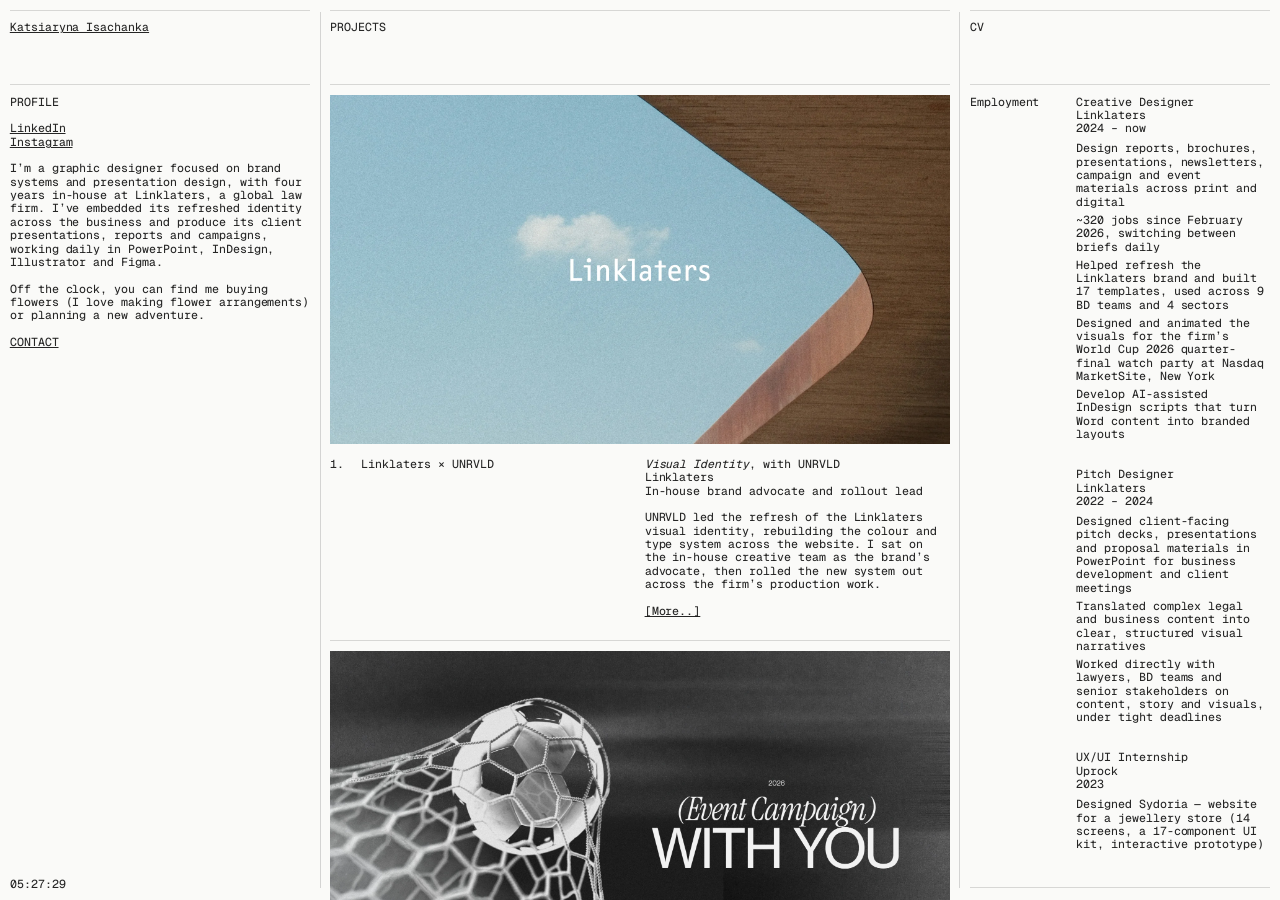
==== index.html @ 9dda90c8 "Portfolio site: Linklaters × UNRVLD, With You, Sydoria Co-Authored-By: Claude Opus 5.5 <noreply@anth" ====
<!doctype html>
<html lang="en">

<head>
  <meta charset="utf-8">
  <meta name="viewport" content="width=device-width, initial-scale=1">
  <title>Katsiaryna Isachanka — Graphic Designer</title>
  <meta name="description" content="Graphic designer focused on brand systems and presentation design.">
  <link rel="preconnect" href="https://fonts.googleapis.com">
  <link rel="preconnect" href="https://fonts.gstatic.com" crossorigin>
  <!-- Fallback font while Monument Grotesk Mono is not installed (see fonts/README.md) -->
  <link href="https://fonts.googleapis.com/css2?family=Geist+Mono:ital,wght@0,100..900;1,100..900&display=swap"
    rel="stylesheet">
  <!-- Public Sans: the Linklaters brand typeface, used only inside the case-study frames -->
  <link href="https://fonts.googleapis.com/css2?family=Public+Sans:wght@100..900&display=swap" rel="stylesheet">
  <link rel="stylesheet" href="styles.css">
  <script>
    // Hide the page until the intro animation runs (skipped for reduced motion).
    // Safety: show the page anyway after 7s if something goes wrong.
    if (!matchMedia('(prefers-reduced-motion: reduce)').matches) {
      document.documentElement.classList.add('intro', 'intro-heads');
      setTimeout(() => document.documentElement.classList.remove('intro', 'intro-heads'), 7000);
    }
  </script>
</head>

<body>

  <!-- Vertical hairlines around the middle column (do not scroll) -->
  <div class="rule rule--left" aria-hidden="true"></div>
  <div class="rule rule--right" aria-hidden="true"></div>

  <div class="layout">

    <!-- ============ LEFT: profile ============ -->
    <aside class="col col--left">
      <hr>
      <div class="head">
        <a href="#" id="top" data-intro>Katsiaryna Isachanka</a>
      </div>
      <hr>

      <p>
        PROFILE<br>
      <p></p>
      <a href="https://www.linkedin.com/in/kisax" target="_blank" rel="noopener">LinkedIn</a><br>
      <a href="https://www.instagram.com/awwyhod/" target="_blank" rel="noopener">Instagram</a>
      </p>

      <p>
        I’m a graphic designer focused on brand systems and presentation design, with four years in-house at Linklaters,
        a global law firm. I’ve embedded its refreshed identity across the business and produce its client
        presentations, reports and campaigns, working daily in PowerPoint, InDesign, Illustrator and Figma.
      </p>

      <p>
        Off the clock, you can find me buying flowers (I love making flower arrangements) or planning a new
        adventure.
      </p>

      <nav class="nav">
        <a class="mobile-only" href="#work" data-intro-mobile>PROJECTS</a>
        <a class="mobile-only" href="#cv" data-intro-mobile>CV</a>
        <a href="mailto:katsiaryna.isachanka@gmail.com">CONTACT</a>
      </nav>

      <time class="clock" aria-label="Local time"></time>
    </aside>

    <!-- ============ MIDDLE: projects ============ -->
    <main class="col col--mid" id="work">

      <!-- ---------- Project list ---------- -->
      <div class="project-list">
        <hr>
        <div class="head"><span data-intro>PROJECTS</span></div>

        <!-- Project 1 -->
        <article class="project" id="linklaters-unrvld">
          <hr>
          <figure class="media">
            <img src="images/linklaters-unrvld/cover2.webp" alt="Linklaters × UNRVLD, Visual Identity, 2025" width="2000" height="1125">
          </figure>
          <div class="project__info">
            <div class="project__title">
              <span class="project__num">1.</span>
              <span>Linklaters × UNRVLD</span>
            </div>
            <div>
              <i>Visual Identity</i>, with UNRVLD<br>
              Linklaters<br>
              In-house brand advocate and rollout lead<br>
              <br>
              UNRVLD led the refresh of the Linklaters visual identity, rebuilding the colour and type system across the
              website. I sat on the in-house creative team as the brand’s advocate, then rolled the new system out
              across the firm’s production work.<br>
              <br>
              <a href="#/linklaters-unrvld">[More..]</a>
            </div>
          </div>
        </article>

        <!-- Project 2 -->
        <article class="project" id="with-you">
          <hr>
          <figure class="media">
            <img src="images/with-you/list-cover.webp" alt="With You, Event Campaign, 2026" width="2000" height="1125">
          </figure>
          <div class="project__info">
            <div class="project__title">
              <span class="project__num">2.</span>
              <span>With You</span>
            </div>
            <div>
              <i>(Event Campaign)</i><br>
              Linklaters<br>
              2026<br>
              <br>
              Visual system for Linklaters’ FIFA World Cup Quarterfinal watch party at Nasdaq, New York: 46 assets
              across screens, the photo wall and social.<br>
              <br>
              <a href="#/with-you">[More..]</a>
            </div>
          </div>
        </article>

        <!-- Project 3 -->
        <article class="project" id="sydoria">
          <hr>
          <figure class="media">
            <img src="images/sydoria/list-cover.webp" alt="Sydoria, E-commerce Website, 2023" width="2000" height="1125">
          </figure>
          <div class="project__info">
            <div class="project__title">
              <span class="project__num">3.</span>
              <span>Sydoria</span>
            </div>
            <div>
              <i>(E-commerce Website, UX/UI)</i><br>
              Concept<br>
              2023<br>
              <br>
              Website concept for an emerging sculptural jewellery brand: atmosphere first, with the shop always
              close by.<br>
              <br>
              <a href="#/sydoria">[More..]</a>
            </div>
          </div>
        </article>

        <hr>
      </div>

      <!-- ---------- Project pages ----------
           Each page opens in place of the list when its [More..] link is clicked.
           data-slug must match the link: href="#/<slug>"
           In the gallery, add class="wide" to a figure to make it full width. -->

      <!-- Page 1 -->
      <article class="project-page" data-slug="linklaters-unrvld" data-title="Linklaters × UNRVLD" hidden>
        <hr>
        <div class="head head--row">
          <span>Linklaters × UNRVLD<br><i>(Visual Identity)</i><br>2025</span>
          <a class="muted" href="#">(Close)</a>
        </div>

        <hr>
        <div class="pp-info">
          <div class="muted">Description</div>
          <div class="pp-text">
            <p>UNRVLD led the core identity refresh. I designed and built the firm’s template system on it — 17
              InDesign and self-service Word templates, the type and colour application, the imagery library, the
              guidelines — so the refresh held up across 2,270+ live documents.</p>
          </div>
        </div>

        <hr>
        <div class="pp-info">
          <div class="muted">My role</div>
          <div class="pp-text">
            <p>In-house brand advocate and rollout lead.</p>
          </div>
        </div>

        <hr>
        <div class="pp-info">
          <div class="muted">The challenge</div>
          <div class="pp-text">
            <p>Make sure the agency’s system scales to everything Linklaters produces. A palette and type have to
              carry a 40-page factsheet, a pitch deck and a press advert. Take the agreed identity into production. I
              applied it across presentations, refreshed the internal template library, and I’m building the new brand
              guidelines (in development, therefore not shown here).</p>
          </div>
        </div>

        <!-- Imagery: landscape + portrait, both switch by themselves -->
        <div class="tiles">
          <!-- Landscape imagery: switches by itself -->
          <figure class="tile span-2 slideshow slideshow--wide" data-slideshow aria-label="Imagery direction, landscape">
            <img class="slide zoomable" src="images/linklaters-unrvld/photos/md/h-turbine-clouds.webp" data-full="images/linklaters-unrvld/photos/h-turbine-clouds.webp" alt="Wind turbine above clouds" loading="lazy">
            <img class="slide zoomable" data-src="images/linklaters-unrvld/photos/md/h-water.webp" data-full="images/linklaters-unrvld/photos/h-water.webp" alt="Rushing water, motion blur" loading="lazy">
            <img class="slide zoomable" data-src="images/linklaters-unrvld/photos/md/h-wing.webp" data-full="images/linklaters-unrvld/photos/h-wing.webp" alt="Aeroplane wing at sunrise" loading="lazy">
          </figure>
          <!-- Portrait imagery: switches by itself -->
          <figure class="tile span-1 slideshow slideshow--portrait" data-slideshow aria-label="Imagery direction">
            <img class="slide zoomable" src="images/linklaters-unrvld/photos/md/v-tower.webp" data-full="images/linklaters-unrvld/photos/v-tower.webp" alt="Glass tower against a purple sky" loading="lazy">
            <img class="slide zoomable" data-src="images/linklaters-unrvld/photos/md/v-office-dusk.webp" data-full="images/linklaters-unrvld/photos/v-office-dusk.webp" alt="Office building at dusk" loading="lazy">
            <img class="slide zoomable" data-src="images/linklaters-unrvld/photos/md/v-motorway.webp" data-full="images/linklaters-unrvld/photos/v-motorway.webp" alt="Car lights on a motorway at night" loading="lazy">
            <img class="slide zoomable" data-src="images/linklaters-unrvld/photos/md/v-mountain.webp" data-full="images/linklaters-unrvld/photos/v-mountain.webp" alt="Aeroplane above a mountain" loading="lazy">
            <img class="slide zoomable" data-src="images/linklaters-unrvld/photos/md/v-wooden-bridge.webp" data-full="images/linklaters-unrvld/photos/v-wooden-bridge.webp" alt="Wooden bridge over a lake" loading="lazy">
            <img class="slide zoomable" data-src="images/linklaters-unrvld/photos/md/v-walkway.webp" data-full="images/linklaters-unrvld/photos/v-walkway.webp" alt="Person walking on a bridge over water" loading="lazy">
            <img class="slide zoomable" data-src="images/linklaters-unrvld/photos/md/v-bridge-arc.webp" data-full="images/linklaters-unrvld/photos/v-bridge-arc.webp" alt="Bridge arc" loading="lazy">
          </figure>
        </div>
        <div class="pp-info pp-caption">
          <div class="muted">Imagery</div>
          <div class="pp-text">
            <p>A new visual library of images for use across Linklaters.</p>
          </div>
        </div>

        <!-- Colours -->
        <div class="tiles">
          <figure class="frame frame--swatches tile span-3" data-reveal aria-label="Primary colours">
            <div class="swatches-primary">
              <div class="sw" style="--c:#000000; --t:#fff; --i:0; grid-area: black">Black 30%<small>#000000</small></div>
              <div class="sw" style="--c:#ffffff; --t:#111; --i:1; grid-area: white">White 40%<small>#FFFFFF</small></div>
              <div class="sw" style="--c:#af005f; --t:#fff; --i:2; grid-area: magenta">Magenta 20%<small>#AF005F</small></div>
              <div class="sw" style="--c:#35002e; --t:#fff; --i:3; grid-area: plum">Plum 2%<small>#35002E</small></div>
              <div class="sw" style="--c:#f1f1f1; --t:#111; --i:4; grid-area: parchment">Parchment 3%<small>#F1F1F1</small></div>
            </div>
          </figure>

        </div>

        <hr>
        <div class="pp-info">
          <div class="muted">Design principles</div>
          <div class="pp-text">
            <p>Most law firms look alike because the client experience is rarely given real attention — which leaves a
              space to capture. The approach here is to slow down and weigh every decision: an experience that feels
              considered, content that engages, less on the page each time, and more white space to breathe.</p>
          </div>
        </div>

        <!-- Typography -->
        <div class="tiles">
          <figure class="frame frame--dark type-weights tile span-3" data-reveal aria-label="Public Sans weights">
            <div class="type-head">Public Sans<br>Modern Global Typeface</div>
            <ul class="type-weights__list">
              <li class="rv" style="--i:0; font-weight: 100">Thin</li>
              <li class="rv" style="--i:1; font-weight: 200">Extra Light</li>
              <li class="rv" style="--i:2; font-weight: 300">Light</li>
              <li class="rv" style="--i:3; font-weight: 400">Regular</li>
              <li class="rv" style="--i:4; font-weight: 500">Medium</li>
              <li class="rv" style="--i:5; font-weight: 900">Black</li>
            </ul>
            <div class="type-weights__sample">
              <p class="tw-headline">Optimising Compliance for Automotive Industry Leaders</p>
              <p class="tw-small">View appointment</p>
              <p class="tw-body">We consistently act on the largest and most complex cross-border M&amp;A transactions,
                including those with a strategic carve-out element.</p>
              <p class="tw-small tw-name">Jessica Grove</p>
            </div>
            <span class="type-weights__num">01</span>
          </figure>

          <figure class="frame frame--dark type-glyphs tile span-2" data-reveal aria-label="Public Sans glyphs">
            <div class="type-head">Public Sans<br>Modern Global Typeface</div>
            <div class="type-glyphs__set rv" style="--i:0">abcdefghijklm<br>nopqrstuvwxyz<br>0123456789<br>?!@£$&amp;%</div>
            <div class="type-glyphs__num"><span class="breathe">02</span></div>
            <div class="type-glyphs__sample rv" style="--i:2">
              <p class="tg-headline">Mergers &amp; Acquisitions</p>
              <p class="tg-sub">Recent deals include advising:</p>
              <p class="tg-body">The world’s leading private equity houses and financial sponsors regularly rely on
                both our legal and commercial expertise to help them navigate complex, high-profile and cross-border
                transactions.</p>
            </div>
          </figure>

          <!-- Small square tile: the Linklaters logo animation on brand plum -->
          <figure class="frame frame--logo tile span-1" aria-label="Linklaters logo animation on plum">
            <video src="images/linklaters-unrvld/logo-motion.mp4?v=2" poster="images/linklaters-unrvld/logo-motion-poster.webp?v=2"
              muted loop playsinline preload="none"></video>
          </figure>

        </div>

        <!-- Mockups: posters + stationery, one row of equal height -->
        <div class="mock-row">
          <figure class="tile">
            <img class="zoomable" src="images/linklaters-unrvld/mock-posters.webp" alt="Three Linklaters posters in a hallway" loading="lazy" width="1524" height="1032">
          </figure>
          <figure class="tile">
            <img class="zoomable" src="images/linklaters-unrvld/mock-stationery.webp" alt="Linklaters business cards and folder" loading="lazy" width="1131" height="1391">
          </figure>
        </div>

        <hr>
        <div class="pp-info">
          <div class="muted">Documents</div>
          <div class="pp-text">
            <p>Brochures, flyers, decks and adverts built on the new templates.</p>
          </div>
        </div>

        <!-- Documents: the cover flips through the pages by itself;
             click opens the document full screen (arrows / swipe / Esc).
             Card images: docs/<name>/sm/NN.webp (light), full screen: docs/<name>/NN.webp.
             Placeholders (.doc-ph) are waiting for the exported pages. -->
        <div class="tiles">
          <figure class="doc tile span-1" style="--ratio: 2480 / 3508" aria-label="Our Global Infrastructure Expertise brochure">
            <div class="doc__stage" data-slideshow>
              <img class="slide" src="images/linklaters-unrvld/docs/global-infra/sm/01.webp" data-full="images/linklaters-unrvld/docs/global-infra/01.webp" alt="Our Global Infrastructure Expertise, page 1" loading="lazy">
              <img class="slide" data-src="images/linklaters-unrvld/docs/global-infra/sm/02.webp" data-full="images/linklaters-unrvld/docs/global-infra/02.webp" alt="Our Global Infrastructure Expertise, page 2" loading="lazy">
              <img class="slide" data-src="images/linklaters-unrvld/docs/global-infra/sm/04.webp" data-full="images/linklaters-unrvld/docs/global-infra/04.webp" alt="Our Global Infrastructure Expertise, page 4" loading="lazy">
              <img class="slide" data-src="images/linklaters-unrvld/docs/global-infra/sm/08.webp" data-full="images/linklaters-unrvld/docs/global-infra/08.webp" alt="Our Global Infrastructure Expertise, page 8" loading="lazy">
              <img class="slide" data-src="images/linklaters-unrvld/docs/global-infra/sm/11.webp" data-full="images/linklaters-unrvld/docs/global-infra/11.webp" alt="Our Global Infrastructure Expertise, page 11" loading="lazy">
              <img class="slide" data-src="images/linklaters-unrvld/docs/global-infra/sm/12.webp" data-full="images/linklaters-unrvld/docs/global-infra/12.webp" alt="Our Global Infrastructure Expertise, page 12" loading="lazy">
              <img class="slide" data-src="images/linklaters-unrvld/docs/global-infra/sm/15.webp" data-full="images/linklaters-unrvld/docs/global-infra/15.webp" alt="Our Global Infrastructure Expertise, page 15" loading="lazy">
              <img class="slide" data-src="images/linklaters-unrvld/docs/global-infra/sm/17.webp" data-full="images/linklaters-unrvld/docs/global-infra/17.webp" alt="Our Global Infrastructure Expertise, page 17" loading="lazy">
              <img class="slide" data-src="images/linklaters-unrvld/docs/global-infra/sm/18.webp" data-full="images/linklaters-unrvld/docs/global-infra/18.webp" alt="Our Global Infrastructure Expertise, page 18" loading="lazy">
              <img class="slide" data-src="images/linklaters-unrvld/docs/global-infra/sm/20.webp" data-full="images/linklaters-unrvld/docs/global-infra/20.webp" alt="Our Global Infrastructure Expertise, page 20" loading="lazy">
            </div>
            <figcaption>Our Global Infrastructure Expertise<span class="muted">Brochure, selected pages</span></figcaption>
          </figure>

          <figure class="doc tile span-2" style="--ratio: 3508 / 2480" aria-label="Energy and Infrastructure in the Benelux brochure">
            <div class="doc__stage" data-slideshow>
              <img class="slide" src="images/linklaters-unrvld/docs/benelux-energy/sm/01.webp?v=2" data-full="images/linklaters-unrvld/docs/benelux-energy/01.webp?v=2" alt="Energy &amp; Infrastructure in the Benelux, page 1" loading="lazy">
              <img class="slide" data-src="images/linklaters-unrvld/docs/benelux-energy/sm/03.webp" data-full="images/linklaters-unrvld/docs/benelux-energy/03.webp" alt="Energy &amp; Infrastructure in the Benelux, page 3" loading="lazy">
              <img class="slide" data-src="images/linklaters-unrvld/docs/benelux-energy/sm/04.webp" data-full="images/linklaters-unrvld/docs/benelux-energy/04.webp" alt="Energy &amp; Infrastructure in the Benelux, page 4" loading="lazy">
              <img class="slide" data-src="images/linklaters-unrvld/docs/benelux-energy/sm/05.webp" data-full="images/linklaters-unrvld/docs/benelux-energy/05.webp" alt="Energy &amp; Infrastructure in the Benelux, page 5" loading="lazy">
            </div>
            <figcaption>Energy &amp; Infrastructure in the Benelux<span class="muted">Brochure, selected pages</span></figcaption>
          </figure>

          <figure class="doc tile span-3" style="--ratio: 16 / 9" aria-label="Private Capital deck">
            <div class="doc__stage" data-slideshow>
              <img class="slide" src="images/linklaters-unrvld/docs/private-capital/sm/01.webp" data-full="images/linklaters-unrvld/docs/private-capital/01.webp" alt="Private Capital deck, page 1" loading="lazy">
              <img class="slide" data-src="images/linklaters-unrvld/docs/private-capital/sm/02.webp" data-full="images/linklaters-unrvld/docs/private-capital/02.webp" alt="Private Capital deck, page 2" loading="lazy">
              <img class="slide" data-src="images/linklaters-unrvld/docs/private-capital/sm/03.webp" data-full="images/linklaters-unrvld/docs/private-capital/03.webp" alt="Private Capital deck, page 3" loading="lazy">
              <img class="slide" data-src="images/linklaters-unrvld/docs/private-capital/sm/05.webp" data-full="images/linklaters-unrvld/docs/private-capital/05.webp" alt="Private Capital deck, page 5" loading="lazy">
              <img class="slide" data-src="images/linklaters-unrvld/docs/private-capital/sm/06.webp" data-full="images/linklaters-unrvld/docs/private-capital/06.webp" alt="Private Capital deck, page 6" loading="lazy">
              <img class="slide" data-src="images/linklaters-unrvld/docs/private-capital/sm/07.webp" data-full="images/linklaters-unrvld/docs/private-capital/07.webp" alt="Private Capital deck, page 7" loading="lazy">
              <img class="slide" data-src="images/linklaters-unrvld/docs/private-capital/sm/09.webp" data-full="images/linklaters-unrvld/docs/private-capital/09.webp" alt="Private Capital deck, page 9" loading="lazy">
              <img class="slide" data-src="images/linklaters-unrvld/docs/private-capital/sm/10.webp" data-full="images/linklaters-unrvld/docs/private-capital/10.webp" alt="Private Capital deck, page 10" loading="lazy">
              <img class="slide" data-src="images/linklaters-unrvld/docs/private-capital/sm/11.webp" data-full="images/linklaters-unrvld/docs/private-capital/11.webp" alt="Private Capital deck, page 11" loading="lazy">
            </div>
            <figcaption>Private Capital<span class="muted">Deck, selected slides</span></figcaption>
          </figure>

          <figure class="doc tile span-1" style="--ratio: 2480 / 3508" aria-label="AI Intelligence and Knowledge Programme brochure">
            <div class="doc__stage" data-slideshow>
              <img class="slide" src="images/linklaters-unrvld/docs/ai-intelligence/sm/01.webp" data-full="images/linklaters-unrvld/docs/ai-intelligence/01.webp" alt="AI Intelligence and Knowledge Programme, page 1" loading="lazy">
              <img class="slide" data-src="images/linklaters-unrvld/docs/ai-intelligence/sm/02.webp" data-full="images/linklaters-unrvld/docs/ai-intelligence/02.webp" alt="AI Intelligence and Knowledge Programme, page 2" loading="lazy">
              <img class="slide" data-src="images/linklaters-unrvld/docs/ai-intelligence/sm/04.webp" data-full="images/linklaters-unrvld/docs/ai-intelligence/04.webp" alt="AI Intelligence and Knowledge Programme, page 4" loading="lazy">
              <img class="slide" data-src="images/linklaters-unrvld/docs/ai-intelligence/sm/05.webp" data-full="images/linklaters-unrvld/docs/ai-intelligence/05.webp" alt="AI Intelligence and Knowledge Programme, page 5" loading="lazy">
            </div>
            <figcaption>AI Intelligence and Knowledge Programme<span class="muted">Brochure, selected pages</span></figcaption>
          </figure>

          <figure class="doc tile span-2" style="--ratio: 16 / 9" aria-label="Press adverts">
            <div class="doc__stage doc__stage--dark" data-slideshow>
              <img class="slide" src="images/linklaters-unrvld/ad-lffm.webp" alt="LFFM 2027 press advert" loading="lazy">
              <img class="slide" data-src="images/linklaters-unrvld/ad-napaba-preview.webp" data-full="images/linklaters-unrvld/ad-napaba.webp" alt="NAPABA 2026 press advert" loading="lazy">
              <img class="slide" data-src="images/linklaters-unrvld/ad-dorot-1.webp" alt="DOROT Gala Journal advert" loading="lazy">
              <img class="slide" data-src="images/linklaters-unrvld/ad-dorot-2.webp" alt="DOROT Gala Journal advert, alternative" loading="lazy">
            </div>
            <figcaption>Press adverts<span class="muted">LFFM, NAPABA, DOROT</span></figcaption>
          </figure>
        </div>

        <hr>
        <div class="pp-info">
          <div class="muted">Design outcome</div>
          <div>
            <div class="outcome-rows" data-reveal>
              <div class="outcome-row"><span class="outcome-num" data-count="17">17</span><span class="outcome-label">Templates built on the refreshed brand</span></div>
              <div class="outcome-row"><span class="outcome-num" data-count="9">9</span><span class="outcome-label">BD teams</span></div>
              <div class="outcome-row"><span class="outcome-num" data-count="4">4</span><span class="outcome-label">Sectors</span></div>
              <div class="outcome-row"><span class="outcome-num" data-count="2270" data-suffix="+">2,270+</span><span class="outcome-label">Live documents</span></div>
            </div>
            <p class="outcome-note">PowerPoint and self-service Word versions available firm-wide.</p>
          </div>
        </div>

        <!-- Overview mosaic (like Mouthwash's closing image): her crops from the Figma
             frame "last page" (images/linklaters-unrvld/gallery/) mixed with photos.
             Order = data-srcs, 6 per row.
             To use a single exported image instead:
             <figure class="tile span-3"><img src="images/linklaters-unrvld/mosaic.webp" alt="…"></figure> -->
        <div class="tiles">
          <figure class="mosaic-preview tile span-3" aria-label="Overview of the brand system">
            <div class="mosaic-preview__grid" data-srcs="images/linklaters-unrvld/gallery/03-cover-plum.webp,images/linklaters-unrvld/thumbs/photos-v-office-dusk.webp,images/linklaters-unrvld/gallery/01-dorot-2.webp,images/linklaters-unrvld/thumbs/photos-h-water.webp,images/linklaters-unrvld/gallery/11-global-infra-cover.webp,images/linklaters-unrvld/thumbs/mosaic-gi-15.webp,images/linklaters-unrvld/thumbs/photos-v-walkway.webp,images/linklaters-unrvld/gallery/08-colours.webp,images/linklaters-unrvld/thumbs/photos-private-credit.webp,images/linklaters-unrvld/gallery/16-lffm.webp,images/linklaters-unrvld/thumbs/mosaic-gi-11.webp,images/linklaters-unrvld/gallery/05-tower.webp,images/linklaters-unrvld/gallery/12-private-capital-cover.webp,images/linklaters-unrvld/thumbs/photos-h-turbine-clouds.webp,images/linklaters-unrvld/gallery/14-global-infra-contents.webp,images/linklaters-unrvld/thumbs/mosaic-ai-05.webp,images/linklaters-unrvld/gallery/19-benelux-cover.webp,images/linklaters-unrvld/thumbs/photos-v-mountain.webp,images/linklaters-unrvld/thumbs/mosaic-gi-08.webp,images/linklaters-unrvld/gallery/09-dorot.webp,images/linklaters-unrvld/thumbs/mosaic-ai-02b.webp,images/linklaters-unrvld/gallery/02-turbine-fog.webp,images/linklaters-unrvld/thumbs/photos-v-bridge-arc.webp,images/linklaters-unrvld/gallery/17-private-capital-p8.webp,images/linklaters-unrvld/gallery/10-benelux-p5.webp,images/linklaters-unrvld/thumbs/mosaic-gi-18.webp,images/linklaters-unrvld/gallery/07-cover-sky.webp,images/linklaters-unrvld/thumbs/photos-v-wooden-bridge.webp,images/linklaters-unrvld/gallery/13-private-capital-p10.webp,images/linklaters-unrvld/thumbs/mosaic-ai-03b.webp,images/linklaters-unrvld/thumbs/photos-v-motorway.webp,images/linklaters-unrvld/gallery/15-johannesburg.webp,images/linklaters-unrvld/thumbs/mosaic-gi-12.webp,images/linklaters-unrvld/gallery/04-about-us.webp,images/linklaters-unrvld/thumbs/mosaic-ai-04b.webp,images/linklaters-unrvld/gallery/18-poppy.webp,images/linklaters-unrvld/thumbs/mosaic-gi-17.webp,images/linklaters-unrvld/gallery/06-light-trails.webp,images/linklaters-unrvld/thumbs/mosaic-ai-03a.webp,images/linklaters-unrvld/gallery/20-about-hero.webp,images/linklaters-unrvld/thumbs/mosaic-ai-04c.webp,images/linklaters-unrvld/thumbs/mosaic-ai-02a.webp"></div>
          </figure>
        </div>

        <hr>
      </article>

      <!-- Page 2 -->
      <article class="project-page" data-slug="with-you" data-title="With You" hidden>
        <hr>
        <div class="head head--row">
          <span>With You<br><i>(Event Campaign)</i><br>2026</span>
          <a class="muted" href="#">(Close)</a>
        </div>

        <hr>
        <div class="pp-info">
          <div class="muted">Description</div>
          <div class="pp-text">
            <p>Campaign for Linklaters’ FIFA World Cup Quarterfinal watch party at Nasdaq, New York. I designed the full
              visual system (46 assets) for an event that supported a client programme bringing together 152 clients.
              My job was to make a complex multi-surface Nasdaq venue feel like one premium, on-brand Linklaters
              space, consistent across every screen, the photo wall and social.</p>
          </div>
        </div>

        <hr>
        <div class="pp-info">
          <div class="muted">My role</div>
          <div class="pp-text">
            <p>Visual system and design of all 46 assets, across screens, the photo wall and social.</p>
          </div>
        </div>

        <hr>
        <div class="pp-info">
          <div class="muted">The challenge</div>
          <div class="pp-text">
            <p>Support US transformational growth by turning World Cup attention into priority-client engagement in
              New York. Make a complex, multi-surface Nasdaq venue feel like one premium Linklaters experience space.
              Align an evolving direction across 46 assets, multiple stakeholders and a seven-week timeline.</p>
          </div>
        </div>

        <!-- Hero: the holding screen -->
        <div class="tiles">
          <figure class="tile span-3">
            <img class="zoomable" src="images/with-you/holding.webp" alt="Holding screen: With You, for the quarterfinals" width="1920" height="1080">
          </figure>
        </div>

        <hr>
        <div class="pp-info">
          <div class="muted">Provided look &amp; feel</div>
          <div>
            <figure class="tile provided">
              <img class="zoomable" src="images/with-you/provided.webp" alt="The look and feel provided in the brief: gold trophy on a green stadium" loading="lazy">
            </figure>
          </div>
        </div>

        <hr>
        <div class="pp-info">
          <div class="muted">Design direction</div>
          <div class="pp-text">
            <p>The whole system rests on four rules. “With You” stays on every surface. Magenta always sits next to
              black-and-white photography. Oversized, bold typography extending beyond the edges of layouts to create a
              strong sense of scale, confidence and ambition. High-contrast black-and-white sports photography to
              capture the energy of the game without competing with the colour of the live match, with a focus on
              dynamic, action-driven moments. And one sentence carries across several screens, so the venue reads as a
              single line: with you, when it matters, in the U.S. and globally. The Linklaters visual identity stays
              recognisable across every touchpoint.</p>
          </div>
        </div>

        <!-- Two columns, as on the night: the screen video on the left,
             black-and-white photography switching on the right -->
        <div class="pair">
          <figure class="tile video-tile pair__item" aria-label="Column screen video">
            <video src="images/with-you/withyou-column.mp4" poster="images/with-you/withyou-column-poster.webp"
              muted loop playsinline preload="none"></video>
          </figure>
          <figure class="tile slideshow slideshow--still pair__item pair__item--slides" data-slideshow aria-label="Black-and-white photography for the columns">
            <img class="slide zoomable" src="images/with-you/col-photo-1.webp" alt="Goalkeeper reaching for the ball">
            <img class="slide zoomable" data-src="images/with-you/col-photo-2.webp" alt="Player jumping">
            <img class="slide zoomable" data-src="images/with-you/col-photo-3.webp" alt="Fans watching the match in the stadium">
            <img class="slide zoomable" data-src="images/with-you/col-photo-4.webp" alt="Ball in the net">
            <img class="slide zoomable" data-src="images/with-you/col-photo-5.webp" alt="The Americas at night from space">
          </figure>
        </div>

        <!-- Nasdaq tower, Times Square -->
        <div class="tiles">
          <figure class="tile span-3">
            <img class="zoomable" src="images/with-you/nasdaq-tower.webp" alt="With You on the Nasdaq tower, Times Square" loading="lazy" width="1264" height="848">
          </figure>
        </div>

        <!-- Bar: five screens read as one line -->
        <div class="bar-row" data-reveal aria-label="Bar screens: With You, in the U.S. and globally">
          <img class="zoomable sw" style="--i:0" src="images/with-you/bar-clean-1.webp" alt="Bar screen 1" loading="lazy" width="702" height="1250">
          <img class="zoomable sw" style="--i:1" src="images/with-you/bar-clean-2.webp" alt="Bar screen 2" loading="lazy" width="702" height="1250">
          <img class="zoomable sw" style="--i:2" src="images/with-you/bar-clean-3.webp" alt="Bar screen 3" loading="lazy" width="702" height="1250">
          <img class="zoomable sw" style="--i:3" src="images/with-you/bar-clean-4.webp" alt="Bar screen 4" loading="lazy" width="702" height="1250">
          <img class="zoomable sw" style="--i:4" src="images/with-you/bar-clean-5.webp" alt="Bar screen 5" loading="lazy" width="702" height="1250">
        </div>

        <div class="stories stories--4">
          <img class="zoomable" src="images/with-you/story-phone-1.webp" alt="Story: With You, for the quarterfinals" loading="lazy">
          <img class="zoomable" src="images/with-you/story-phone-2.webp" alt="Story: With You" loading="lazy">
          <img class="zoomable" src="images/with-you/story-phone-3.webp" alt="Story: In the U.S. and globally" loading="lazy">
          <img class="zoomable" src="images/with-you/story-phone-4.webp" alt="Story: Linklaters, ball in the net" loading="lazy">
        </div>

        <hr>
        <div class="pp-info">
          <div class="muted">Event outcome</div>
          <div>
            <div class="outcome-rows" data-reveal>
              <div class="outcome-row"><span class="outcome-num" data-count="46">46</span><span class="outcome-label">Design assets prepared</span></div>
              <div class="outcome-row"><span class="outcome-num" data-count="152">152</span><span class="outcome-label">Clients</span></div>
              <div class="outcome-row"><span class="outcome-num" data-count="67" data-suffix="%">67%</span><span class="outcome-label">Strategic clients</span></div>
              <div class="outcome-row"><span class="outcome-num">PE fund</span><span class="outcome-label">New client</span></div>
              <div class="outcome-row"><span class="outcome-num">Tech company</span><span class="outcome-label">New deal</span></div>
            </div>
          </div>
        </div>

        <!-- Closing mosaic: the campaign in one frame -->
        <div class="tiles">
          <figure class="mosaic-preview tile span-3" aria-label="Overview of the campaign">
            <div class="mosaic-preview__grid" data-count="42" data-srcs="images/with-you/thumbs/event-screen-wall.webp,images/with-you/thumbs/col-photo-1.webp,images/with-you/thumbs/holding.webp,images/with-you/thumbs/event-lounge-sofa.webp,images/with-you/thumbs/bar-clean-2.webp,images/with-you/thumbs/story-phone-1.webp,images/with-you/thumbs/event-guests.webp,images/with-you/thumbs/nasdaq-tower.webp,images/with-you/thumbs/col-photo-3.webp,images/with-you/thumbs/event-merch.webp,images/with-you/thumbs/bar-clean-3.webp,images/with-you/thumbs/col-a-2.webp,images/with-you/thumbs/story-phone-3.webp,images/with-you/thumbs/event-goalkeeper.webp,images/with-you/thumbs/col-photo-4.webp,images/with-you/thumbs/photo-wall.webp,images/with-you/thumbs/event-lounge-columns.webp,images/with-you/thumbs/bar-clean-4.webp,images/with-you/thumbs/col-photo-2.webp,images/with-you/thumbs/feed-1.webp,images/with-you/thumbs/event-photo.webp,images/with-you/thumbs/event-lounge-screen.webp,images/with-you/thumbs/col-b-2.webp,images/with-you/thumbs/story-phone-4.webp,images/with-you/thumbs/col-a-4.webp,images/with-you/thumbs/bar-screens.webp,images/with-you/thumbs/col-photo-5.webp,images/with-you/thumbs/youtube.webp,images/with-you/thumbs/event-lounge-a.webp,images/with-you/thumbs/feed-2.webp,images/with-you/thumbs/banner.webp,images/with-you/thumbs/col-a-3.webp,images/with-you/thumbs/event-lounge-b.webp,images/with-you/thumbs/feed-3.webp,images/with-you/thumbs/story-phone-2.webp,images/with-you/thumbs/bar-clean-1.webp,images/with-you/thumbs/col-b-3.webp,images/with-you/thumbs/motion-cycle-poster.webp,images/with-you/thumbs/col-b-4.webp,images/with-you/thumbs/col-a-1.webp,images/with-you/thumbs/bar-clean-5.webp,images/with-you/thumbs/col-b-1.webp"></div>
          </figure>
        </div>

        <hr>
      </article>

      <!-- Page 3 -->
      <article class="project-page" data-slug="sydoria" data-title="Sydoria" hidden>
        <hr>
        <div class="head head--row">
          <span>Sydoria<br><i>(E-commerce Website, UX/UI)</i><br>2023</span>
          <a class="muted" href="#">(Close)</a>
        </div>

        <!-- Posters: the brand world first -->
        <div class="poster-pair">
          <figure class="tile">
            <img class="zoomable" src="images/sydoria/poster-1.webp" alt="Sydoria poster: silver sigil on a pale blue arc" width="1190" height="1684">
          </figure>
          <figure class="tile">
            <img class="zoomable" src="images/sydoria/poster-2.webp" alt="Sydoria poster: liquid silver earring on deep blue" width="1190" height="1684">
          </figure>
        </div>


        <hr>
        <div class="pp-info">
          <div class="muted">Description</div>
          <div class="pp-text">
            <p>Sydoria is an emerging jewellery brand with a sculptural aesthetic and a distinctive visual language.
              While discovering the brand through Instagram, I noticed that Sydoria didn’t have a dedicated website. I
              decided to design a website concept that would translate the brand’s identity into a digital experience
              and support its early-stage commercial growth.</p>
          </div>
        </div>

        <hr>
        <div class="pp-info">
          <div class="muted">My role</div>
          <div class="pp-text">
            <p>UX/UI design, from competitive analysis and wireframes to the final concept, responsive design, UI kit
              and interactive prototype. Three weeks, mentored by a senior designer at Uprock Studio.</p>
          </div>
        </div>

        <hr>
        <div class="pp-info">
          <div class="muted">The challenge</div>
          <div class="pp-text">
            <p>Build credibility for a new premium brand with no press, retail or community, through visual quality and
              social proof alone. Hold a fashion-aware, impulse-driven audience in a highly atmospheric space without
              losing them before they reach product. Carry a strong brand world while still guiding users clearly
              toward products and purchase.</p>
          </div>
        </div>

        <!-- Hero: the site in motion -->
        <div class="tiles">
          <figure class="tile span-3 video-tile video-tile--wide" aria-label="Sydoria website, walkthrough">
            <video src="images/sydoria/sydoria-reel.mp4" poster="images/sydoria/sydoria-reel-poster.webp"
              muted loop playsinline preload="none"></video>
          </figure>
        </div>

        <!-- 1. Holding attention -->
        <hr>
        <div class="pp-info" id="syd-1">
          <div class="muted"><sup class="ux-num">1</sup> Holding attention</div>
          <div class="pp-text">
            <p>The homepage opens with a visually driven hero and no immediate call to action. CTA placement is
              intentionally delayed so users absorb the brand’s identity and emotional tone before being asked to act,
              which reduces early friction and emotional drop-off.</p>
          </div>
        </div>
        <!-- Mobile homepage, straight on the page background -->
        <div class="phones">
          <img class="zoomable" src="images/sydoria/iphone-1.webp" alt="Mobile hero" loading="lazy">
          <img class="zoomable" src="images/sydoria/iphone-2.webp" alt="Mobile: Sydoria World" loading="lazy">
          <img class="zoomable" src="images/sydoria/iphone-3.webp" alt="Mobile: social media" loading="lazy">
        </div>

        <!-- 2. Sydoria World -->
        <hr>
        <div class="pp-info" id="syd-2">
          <div class="muted"><sup class="ux-num">2</sup> Sydoria World</div>
          <div class="pp-text">
            <p>The site introduces a curated brand narrative, while clear entry points to products (Shop / New) are
              always visible. Users can either explore the brand world or shortcut directly to products based on their
              intent.</p>
          </div>
        </div>
        <div class="tiles">
          <figure class="tile span-3">
            <img class="zoomable" src="images/sydoria/frame-categories.webp" data-full="images/sydoria/frame-categories-full.webp" alt="Category menu: All, Earrings, Necklaces, Bracelets, Rings" loading="lazy" width="1400" height="1104">
          </figure>
        </div>

        <!-- 3. Trust -->
        <hr>
        <div class="pp-info" id="syd-3">
          <div class="muted"><sup class="ux-num">3</sup> Building trust</div>
          <div class="pp-text">
            <p>Social validation comes through user-generated content and Instagram integrations featuring fashion
              insiders and creatives. For a new brand, an Instagram feed on the homepage is accessible, credible proof
              that established brands achieve through years of press and retail presence.</p>
          </div>
        </div>

        <!-- 4. Buying on feeling -->
        <hr>
        <div class="pp-info" id="syd-4">
          <div class="muted"><sup class="ux-num">4</sup> Buying on feeling</div>
          <div class="pp-text">
            <p>Filtering is intentionally minimal, only category and colour: this audience browses by feel, not
              specification. The product page adds per-product video alongside editorial photography, addressing the
              tactile gap jewellery shoppers face when they can’t handle a piece.</p>
          </div>
        </div>
        <!-- 3D earring: spins on its own, a fast swipe across it gives it a sharp turn. Logic: sydoria-3d.js -->
        <div class="tiles">
          <figure class="tile span-3">
            <div class="cat3d cat3d--solo" data-cat3d aria-label="Sydoria earring in 3D">
              <div class="cat3d__stage" aria-hidden="true"></div>
            </div>
          </figure>
        </div>
        <div class="tiles">
          <figure class="tile span-3">
            <img class="zoomable" src="images/sydoria/frame-shop.webp" data-full="images/sydoria/frame-shop-full.webp" alt="Shop page: products mixed with editorial photography" loading="lazy" width="1400" height="2372">
          </figure>
        </div>
        <!-- Mobile catalogue and product page, scrolling, on the page background -->
        <div class="phones phones--2">
          <figure class="scroller scroller--phone" style="--ratio: 9 / 19" aria-label="Catalogue on mobile, scrolling">
            <img src="images/sydoria/catalog-mobile.webp" alt="Catalogue page, mobile" loading="lazy">
          </figure>
          <figure class="scroller scroller--phone" style="--ratio: 9 / 19" aria-label="Product page on mobile, scrolling">
            <img src="images/sydoria/product-mobile.webp" alt="Product page, mobile" loading="lazy">
          </figure>
        </div>
        <div class="tiles">
          <figure class="tile span-3">
            <img class="zoomable" src="images/sydoria/frame-product-mobile.webp" data-full="images/sydoria/frame-product-mobile-full.webp" alt="Mobile product page: photo, video and price" loading="lazy" width="1400" height="919">
          </figure>
        </div>

        <hr>
        <div class="pp-info">
          <div class="muted">What I delivered</div>
          <div>
            <div class="outcome-rows" data-reveal>
              <div class="outcome-row"><span class="outcome-num" data-count="3">3</span><span class="outcome-label">Weeks</span></div>
              <div class="outcome-row"><span class="outcome-num" data-count="16">16</span><span class="outcome-label">Responsive screens</span></div>
              <div class="outcome-row"><span class="outcome-num">UI kit</span><span class="outcome-label">17 UI components · 2 fonts · 1 main colour</span></div>
              <div class="outcome-row"><span class="outcome-num">Prototype</span><span class="outcome-label">Interactive</span></div>
            </div>
          </div>
        </div>

        <hr>
        <div class="pp-info">
          <div class="muted">What I’d do differently</div>
          <div class="pp-text pp-text--spaced">
            <p>Ground the audience profile in real research. Show the alternatives, not just the outcome. Define
              success metrics upfront. Strengthen trust at the product level. Add sustainability messaging in V2.</p>
          </div>
        </div>

        <!-- Closing mosaic: the brand world, the frames and the site in one view -->
        <div class="tiles">
          <figure class="mosaic-preview tile span-3" aria-label="Overview of the project">
            <div class="mosaic-preview__grid" data-count="42" data-srcs="images/sydoria/mosaic/ui-woman-1.webp,images/sydoria/mosaic/poster-1-1.webp,images/sydoria/mosaic/shop-1.webp,images/sydoria/mosaic/tropical-2.webp,images/sydoria/mosaic/ui-woman-2.webp,images/sydoria/mosaic/poster-1-2.webp,images/sydoria/mosaic/reel-product-1.webp,images/sydoria/mosaic/earrings-1.webp,images/sydoria/mosaic/poster-2-2.webp,images/sydoria/mosaic/categories-2.webp,images/sydoria/mosaic/product-mobile-1.webp,images/sydoria/mosaic/tropical-1.webp,images/sydoria/mosaic/ui-woman-3.webp,images/sydoria/mosaic/shop-2.webp,images/sydoria/mosaic/reel-cat-1.webp,images/sydoria/mosaic/photo-profile-1.webp,images/sydoria/mosaic/categories-1.webp,images/sydoria/mosaic/earrings-3.webp,images/sydoria/mosaic/ui-eyes-2.webp,images/sydoria/mosaic/ui-man-2.webp,images/sydoria/mosaic/ui-eyes-1.webp,images/sydoria/mosaic/earrings-2.webp,images/sydoria/mosaic/reel-hero-1.webp,images/sydoria/mosaic/wordmark-1.webp,images/sydoria/mosaic/ui-man-1.webp,images/sydoria/mosaic/tropical-3.webp,images/sydoria/mosaic/photo-profile-2.webp,images/sydoria/mosaic/product-mobile-2.webp,images/sydoria/mosaic/poster-2-1.webp,images/sydoria/mosaic/shop-4.webp,images/sydoria/mosaic/reel-product-1.webp,images/sydoria/mosaic/earrings-1.webp,images/sydoria/mosaic/product-mobile-1.webp,images/sydoria/mosaic/ui-man-2.webp,images/sydoria/mosaic/ui-woman-2.webp,images/sydoria/mosaic/categories-2.webp,images/sydoria/mosaic/earrings-2.webp,images/sydoria/mosaic/reel-cat-1.webp,images/sydoria/mosaic/poster-1-1.webp,images/sydoria/mosaic/earrings-3.webp,images/sydoria/mosaic/tropical-2.webp,images/sydoria/mosaic/ui-woman-3.webp"></div>
          </figure>
        </div>

        <hr>
      </article>

    </main>

    <!-- ============ RIGHT: CV ============ -->
    <section class="col col--right" id="cv">
      <hr>
      <div class="head"><span data-intro>CV</span></div>

      <hr>
      <div class="cv-row">
        <div>Employment</div>
        <div>
          <div class="cv-job">
            <p>
              Creative Designer<br>
              Linklaters<br>
              2024 – now
            </p>
            <ul class="cv-list">
              <li>Design reports, brochures, presentations, newsletters, campaign and event materials across print and
                digital</li>
              <li>~320 jobs since February 2026, switching between briefs daily</li>
              <li>Helped refresh the Linklaters brand and built 17 templates, used across 9 BD teams and 4 sectors</li>
              <li>Designed and animated the visuals for the firm’s World Cup 2026 quarter-final watch party at Nasdaq
                MarketSite, New York</li>
              <li>Develop AI-assisted InDesign scripts that turn Word content into branded layouts</li>
            </ul>
          </div>

          <div class="cv-job">
            <p>
              Pitch Designer<br>
              Linklaters<br>
              2022 – 2024
            </p>
            <ul class="cv-list">
              <li>Designed client-facing pitch decks, presentations and proposal materials in PowerPoint for business
                development and client meetings</li>
              <li>Translated complex legal and business content into clear, structured visual narratives</li>
              <li>Worked directly with lawyers, BD teams and senior stakeholders on content, story and visuals, under
                tight deadlines</li>
            </ul>
          </div>

          <div class="cv-job">
            <p>
              UX/UI Internship<br>
              Uprock<br>
              2023
            </p>
            <ul class="cv-list">
              <li>Designed Sydoria — website for a jewellery store (14 screens, a 17-component UI kit, interactive prototype)</li>

            </ul>
          </div>
        </div>
      </div>

      <hr>
      <div class="cv-row">
        <div>Education</div>
        <div>
          <p>
            MBA<br>
            SGH Warsaw School of Economics<br>
            2022 – ongoing
          </p>
          BA in Arts<br>
          Université Jean Moulin Lyon 3<br>
          2020
          </p>
          BA in Romance Philology (French)<br>
          University of Gdańsk<br>
          2017 – 2020
          </p>
        </div>
      </div>

      <hr>
      <div class="cv-row">
        <div>Focus</div>
        <div>
          <p>
            Brand systems<br>
            Presentation design<br>
            Template libraries<br>
            AI automation<br>
            Motion design<br>
            Print and screen production
          </p>
        </div>
      </div>

      <hr>
      <div class="cv-row">
        <div>Tools</div>
        <div>
          <p>
            InDesign<br>
            Illustrator<br>
            Figma<br>
            PowerPoint<br>
            Flora<br>
            Claude<br>
            Midjourney<br>
          </p>
        </div>
      </div>

      <hr>
    </section>

  </div>

  <!-- Full-screen image view (click an image in a project gallery) -->
  <div class="lightbox" hidden><img alt=""></div>

  <script src="script.js"></script>
  <!-- three.js for the Sydoria 3D earring (loaded on demand by sydoria-3d.js) -->
  <script type="importmap">
    { "imports": {
      "three": "https://cdn.jsdelivr.net/npm/three@0.160.0/build/three.module.js",
      "three/addons/": "https://cdn.jsdelivr.net/npm/three@0.160.0/examples/jsm/"
    } }
  </script>
  <script type="module" src="sydoria-3d.js"></script>
</body>

</html>
---- styles.css ----
/* ------------------------------------------------------------------
   Font
   Drop licensed Monument Grotesk Mono files into /fonts (see fonts/README.md).
   Until then the site falls back to Geist Mono (free, Google Fonts).
------------------------------------------------------------------- */
@font-face {
  font-family: "Monument Grotesk Mono";
  src: url("fonts/ABCMonumentGroteskMonoVariable.woff2") format("woff2-variations"),
       url("fonts/ABCMonumentGroteskMonoVariable.woff2") format("woff2");
  font-weight: 200 900;
  font-style: normal;
  font-display: swap;
}
@font-face {
  font-family: "Monument Grotesk Mono";
  src: url("fonts/ABCMonumentGroteskMonoVariable-Italic.woff2") format("woff2-variations"),
       url("fonts/ABCMonumentGroteskMonoVariable-Italic.woff2") format("woff2");
  font-weight: 200 900;
  font-style: italic;
  font-display: swap;
}

/* Colour tokens registered as colours, so light ↔ dark fades smoothly */
@property --bg { syntax: '<color>'; inherits: true; initial-value: #fafaf8; }
@property --text { syntax: '<color>'; inherits: true; initial-value: rgba(0, 0, 0, 0.85); }
@property --hairline { syntax: '<color>'; inherits: true; initial-value: rgba(0, 0, 0, 0.14); }
@property --rule { syntax: '<color>'; inherits: true; initial-value: rgba(0, 0, 0, 0.15); }
@property --placeholder { syntax: '<color>'; inherits: true; initial-value: rgba(0, 0, 0, 0.05); }
@property --muted { syntax: '<color>'; inherits: true; initial-value: rgba(0, 0, 0, 0.4); }

/* ------------------------------------------------------------------
   Tokens (measured from the Cargo template)
------------------------------------------------------------------- */
:root {
  --font: "Monument Grotesk Mono", "Geist Mono", ui-monospace, monospace;
  /* Light theme (default). The dark set is in html.theme-dark below. */
  --bg: #fafaf8;
  --text: rgba(0, 0, 0, 0.85);
  --hairline: rgba(0, 0, 0, 0.14);
  --rule: rgba(0, 0, 0, 0.15);
  --placeholder: rgba(0, 0, 0, 0.05);
  --muted: rgba(0, 0, 0, 0.4);
  transition: --bg 0.9s ease, --text 0.9s ease, --hairline 0.9s ease, --rule 0.9s ease,
              --placeholder 0.9s ease, --muted 0.9s ease;

  --pad: 0.8rem;      /* column padding */
  --gutter: 0.75rem;  /* gap between inner columns */
  --lh: 1.15;
  --line: calc(0.95rem * var(--lh)); /* one line of text */

  /* Root size scales with the window, as in Cargo:
     11.06px at 1024px wide, 12.96px at 1440px */
  font-size: calc(6.38px + 0.457vw);
}

/* Dark theme (Koto-like): switched on by script.js from the Sydoria project on */
html.theme-dark {
  --bg: #060606;
  --text: rgba(255, 255, 255, 0.92);
  --hairline: rgba(255, 255, 255, 0.16);
  --rule: rgba(255, 255, 255, 0.18);
  --placeholder: rgba(255, 255, 255, 0.06);
  --muted: rgba(255, 255, 255, 0.5);
}

*, *::before, *::after { box-sizing: border-box; }

html, body { margin: 0; }

body {
  background: var(--bg);
  color: var(--text);
  font-family: var(--font);
  font-size: 0.95rem;
  font-weight: 450;
  line-height: var(--lh);
  letter-spacing: -0.003em;
  -webkit-font-smoothing: antialiased;
  font-variant-numeric: tabular-nums;
}

a {
  color: inherit;
  text-decoration: underline;
  text-decoration-thickness: 1px;
  text-underline-offset: 0.12em;
}
a:hover { opacity: 0.6; }

p { margin: 0 0 var(--line); }

hr {
  border: 0;
  height: 1px;
  background: var(--hairline);
  margin: var(--pad) 0;
}

i { font-style: italic; }

/* ------------------------------------------------------------------
   Layout: three columns, 25 / 50 / 25.
   Middle and right columns scroll on their own (hover + wheel).
------------------------------------------------------------------- */
body { overflow: hidden; }

.layout {
  display: grid;
  grid-template-columns: 1fr 2fr 1fr;
  height: 100vh;
  height: 100dvh;
}

.col {
  min-width: 0;
  padding: 0 var(--pad) var(--pad);
  overflow-y: auto;
  overscroll-behavior: contain;
  scrollbar-width: none;
}
.col::-webkit-scrollbar { display: none; }

.col--left { padding-bottom: calc(var(--pad) * 2 + var(--line)); } /* room for the clock */

/* Fixed vertical hairlines around the middle column */
.rule {
  position: fixed;
  top: 1rem;
  bottom: 1rem;
  width: 1px;
  background: var(--rule);
  pointer-events: none;
  z-index: 2;
}
.rule--left  { left: 25%; }
.rule--right { left: 75%; transform: translateX(-1px); }

/* Column header: title + 3 empty lines, then a rule */
.head {
  min-height: calc(var(--line) * 4);
}

/* Left column extras */
.nav { display: flex; flex-direction: column; margin-top: var(--line); }
.mobile-only { display: none; }

.clock {
  position: fixed;
  left: var(--pad);
  bottom: var(--pad);
}

/* ------------------------------------------------------------------
   Projects (middle)
------------------------------------------------------------------- */
.project { padding-bottom: var(--line); }

.media { margin: 0 0 var(--line); }
.media img,
.media video {
  display: block;
  width: 100%;
  height: auto;
}
.placeholder {
  width: 100%;
  background: var(--placeholder);
}

.project__info {
  display: grid;
  grid-template-columns: 1fr 1fr;
  gap: var(--gutter);
}
.project__num { display: inline-block; min-width: 3.5ch; }

/* ------------------------------------------------------------------
   Project page (opens in place of the list, middle column)
------------------------------------------------------------------- */
[hidden] { display: none !important; }

.muted { color: var(--muted); }
a.muted { text-decoration: none; }
a.muted:hover { color: var(--text); opacity: 1; }

.head--row {
  display: flex;
  justify-content: space-between;
  gap: var(--gutter);
}

.pp-info {
  display: grid;
  grid-template-columns: 1fr 2fr;
  gap: var(--gutter);
}
.pp-text p { margin: 0; }
.pp-text p + p { text-indent: 4ch; }

.pp-label { margin-top: calc(var(--line) * 3); }

.gallery {
  display: grid;
  grid-template-columns: 1fr 1fr;
  gap: 0.5rem;
  align-items: start;
}
.gallery figure { margin: 0; }
.gallery .wide { grid-column: span 2; }
.gallery img,
.gallery video {
  display: block;
  width: 100%;
  height: auto;
}
.gallery img { cursor: zoom-in; }
.gallery figcaption {
  color: var(--muted);
  margin-top: 0.25rem;
}

.lightbox {
  position: fixed;
  inset: 0;
  z-index: 10;
  display: grid;
  place-items: center;
  padding: var(--pad);
  background: var(--bg);
  cursor: zoom-out;
}
.lightbox img {
  max-width: 100%;
  max-height: 100%;
  object-fit: contain;
}

/* ------------------------------------------------------------------
   Intro animation (see script.js)
   1. name / PROJECTS / CV appear as a group in the centre
   2. they spread out to their columns, then rise to the top
   3. hairlines draw in, the rest of the page fades in
------------------------------------------------------------------- */
.layout,
.rule { transition: opacity 0.7s ease; }

.intro .layout,
.intro .rule { opacity: 0; }

.intro-heads [data-intro],
.intro-heads [data-intro-mobile] { visibility: hidden; }

.intro-clone {
  position: fixed;
  z-index: 20;
  margin: 0;
  white-space: nowrap;
  pointer-events: none;
}

.revealing .layout hr {
  transform-origin: left center;
  animation: draw-x 0.9s cubic-bezier(0.65, 0, 0.35, 1) both;
}
.revealing .rule {
  transform-origin: top center;
  animation: draw-y 1s cubic-bezier(0.65, 0, 0.35, 1) both;
}
@keyframes draw-x { from { transform: scaleX(0); } }
@keyframes draw-y { from { transform: scaleY(0); } }

/* ------------------------------------------------------------------
   CV (right)
------------------------------------------------------------------- */
.cv-row {
  display: grid;
  grid-template-columns: 1fr 2fr;
  gap: var(--gutter);
  padding-bottom: calc(var(--line) * 2);
}
.cv-row p:last-child { margin-bottom: 0; }

/* One job: title block, then bullets */
.cv-job + .cv-job { margin-top: calc(var(--line) * 2); }
.cv-job p { margin-bottom: calc(var(--line) * 0.5); }

.cv-list {
  margin: 0;
  padding: 0;
  list-style: none;
}

.cv-list li + li { margin-top: calc(var(--line) * 0.35); }


/* ------------------------------------------------------------------
   Mobile: one column, normal page scroll
------------------------------------------------------------------- */
@media (max-width: 767px) {
  :root { font-size: 12.6px; }

  body { overflow: visible; }

  .layout {
    display: block;
    height: auto;
  }

  .col {
    overflow: visible;
    padding: 0 var(--pad);
  }
  .col--left { overflow: visible; }
  .col--right { padding-bottom: var(--pad); }

  .rule { display: none; }

  .mobile-only { display: inline; }

  .clock {
    position: static;
    display: block;
    margin-top: var(--line);
  }

  .head { min-height: calc(var(--line) * 2); }

  .project__info,
  .pp-info { grid-template-columns: 1fr; gap: var(--line); }
}

/* ==================================================================
   CASE-STUDY FRAMES
   "Slides" built in HTML/CSS inside a project page: colours, type,
   imagery. Sizes use cqw (= 1% of the frame's own width), so each
   frame scales as one picture. Reusable on any project page:
   <div class="frames"><figure class="frame frame--dark">…</figure></div>
================================================================== */
.frames {
  display: grid;
  gap: 0.5rem;
  margin: calc(var(--line) * 2) 0;
}

.frame {
  container-type: inline-size;
  position: relative;
  aspect-ratio: 1484 / 1080;
  margin: 0;
  overflow: hidden;
  font-family: "Public Sans", "Helvetica Neue", Arial, sans-serif;
  font-weight: 400;
  line-height: 1.1;
  letter-spacing: 0;
  -webkit-font-smoothing: antialiased;
}
.frame p { margin: 0; }
.frame--dark { background: #111111; color: #ffffff; --frame-line: #3a3d40; --frame-soft: #c6cbcd; }

/* ---------- Primary colours: proportional blocks ---------- */
.frame--swatches {
  aspect-ratio: 1476 / 1080;
  outline: 1px solid var(--hairline);      /* keeps the white block visible on the page */
  outline-offset: -1px;
}
.swatches-primary {
  position: absolute;
  inset: 0;
  display: grid;
  grid-template-columns: 943fr 248fr 285fr;
  grid-template-rows: 224fr 621fr 235fr;
  grid-template-areas:
    "black black   black"
    "white magenta magenta"
    "white plum    parchment";
}
.swatches-primary .sw {
  background: var(--c);
  color: var(--t);
  padding: 2cqw 2cqw;
  font-size: max(8px, 1.4cqw);
  text-transform: uppercase;
  line-height: 1.3;
}
.swatches-primary .sw small {
  display: block;
  font-size: 1em;
  opacity: 0.6;
}

/* ---------- Typography frames (shared) ---------- */
.type-head {
  position: absolute;
  top: 4.4cqw;
  left: 8.8cqw;
  font-size: max(9px, 2.9cqw);
  line-height: 1.3;
}
.type-weights::before,
.type-glyphs::before {               /* horizontal rule under the heading */
  content: "";
  position: absolute;
  left: 5cqw;
  right: 0;
  border-top: 1px solid var(--frame-line);
}
.type-weights::before { top: 15.5cqw; }
.type-glyphs::before  { top: 13.8cqw; }
.type-weights::after,
.type-glyphs::after {                /* vertical rule between the halves */
  content: "";
  position: absolute;
  bottom: 0;
  border-left: 1px solid var(--frame-line);
}
.type-weights::after { left: 48.1cqw; top: 15.5cqw; }
.type-glyphs::after  { left: 48.7cqw; top: 13.8cqw; }

/* Weights */
.type-weights__list {
  position: absolute;
  top: 19.4cqw;
  left: 8.8cqw;
  margin: 0;
  padding: 0;
  list-style: none;
  font-size: max(12px, 7cqw);
  line-height: 1.14;
  letter-spacing: -0.01em;
}
.type-weights__sample {
  position: absolute;
  top: 19cqw;
  left: 52.4cqw;
  right: 4cqw;
  color: var(--frame-soft);
}
.tw-headline { font-size: max(9px, 2.8cqw); font-weight: 300; line-height: 1.3; }
.tw-small { margin-top: 4cqw !important; font-size: 0.9cqw; text-transform: uppercase; }
.tw-body { margin-top: 5.5cqw !important; width: 20cqw; font-size: 1cqw; line-height: 1.5; }
.tw-name { text-transform: none; margin-top: 4.5cqw !important; font-size: 1cqw; }
.type-weights__num {
  position: absolute;
  right: 6cqw;
  bottom: 5.6cqw;
  font-size: 21cqw;
  font-weight: 200;
  line-height: 0.78;
  color: var(--frame-soft);
}

/* Glyphs */
.type-glyphs__set {
  position: absolute;
  top: 18cqw;
  left: 9.3cqw;
  font-size: max(11px, 4.7cqw);
  line-height: 1.17;
}
.type-glyphs__num {
  position: absolute;
  top: 43.4cqw;
  left: 5cqw;
  width: 43.7cqw;
  bottom: 0;
  border-top: 1px solid var(--frame-line);
  display: grid;
  place-items: center;
  font-size: 20cqw;
  line-height: 1;
}
.type-glyphs__sample {
  position: absolute;
  top: 17.5cqw;
  left: 53cqw;
  right: 4cqw;
}
.tg-headline { font-size: max(12px, 6.2cqw); line-height: 1.08; }
.tg-sub { margin-top: 5cqw !important; font-size: max(9px, 2.2cqw); }
.tg-body { margin-top: 3.4cqw !important; width: 34cqw; font-size: 1.3cqw; line-height: 1.45; color: var(--frame-soft); }

/* Variable font "breathing" between Thin and Black */
.breathe { animation: breathe 5s ease-in-out infinite; }
@keyframes breathe {
  0%, 100% { font-weight: 100; }
  50%      { font-weight: 900; }
}

/* In small frames, hide the tiny supporting copy */
@container (max-width: 640px) {
  .tw-small,
  .tw-body,
  .tg-body,
  .swatches-primary .sw small { display: none; }
}

/* ---------- Slideshows: switch by themselves, dots show progress ---------- */
.slideshow { position: relative; overflow: hidden; background: #111111; }
.slideshow--wide { aspect-ratio: 1497 / 920; }

.slide {
  position: absolute;
  inset: 0;
  width: 100%;
  height: 100%;
  object-fit: cover;
  opacity: 0;
  transform: scale(1.06);
  transition: opacity 1.1s ease, transform 6s ease-out;
  cursor: zoom-in;
}
.slide.is-active { opacity: 1; transform: scale(1); }

.dots {
  position: absolute;
  left: 50%;
  bottom: max(10px, 3cqw);
  transform: translateX(-50%);
  display: flex;
  align-items: center;
  gap: 6px;
  padding: 6px 9px;
  border-radius: 999px;
  background: rgba(0, 0, 0, 0.28);
  -webkit-backdrop-filter: blur(8px);
  backdrop-filter: blur(8px);
  z-index: 2;
}
.dot {
  position: relative;
  width: 6px;
  height: 6px;
  padding: 0;
  border: 0;
  border-radius: 999px;
  background: rgba(255, 255, 255, 0.6);
  overflow: hidden;
  cursor: pointer;
  transition: width 0.4s ease, background 0.4s ease;
}
.dot.is-active { width: 22px; background: rgba(255, 255, 255, 0.3); }
.dot.is-active::after {
  content: "";
  position: absolute;
  inset: 0;
  background: #ffffff;
  transform-origin: left center;
  animation: dot-progress var(--slide-time, 4s) linear forwards;
}
.slideshow.is-paused .dot.is-active::after { animation-play-state: paused; }
@keyframes dot-progress { from { transform: scaleX(0); } to { transform: scaleX(1); } }

/* ---------- Outcome: big numbers on hairlines ---------- */
.outcome-rows { margin-top: calc(var(--line) * -0.3); }
.outcome-row {
  display: flex;
  justify-content: space-between;
  align-items: baseline;
  gap: var(--gutter);
  padding: 0.5rem 0 0.6rem;
  border-bottom: 1px solid var(--hairline);
}
.outcome-num {
  font-size: 3.2rem;
  line-height: 1;
  letter-spacing: -0.05em;
  font-variant-numeric: tabular-nums;
}
.outcome-label {
  max-width: 55%;
  text-align: right;
  text-transform: uppercase;
}
.outcome-note { margin: var(--line) 0 0; }

/* ---------- Reveal on scroll (only when JS adds .js-reveal) ---------- */
/* Colour blocks rise up from the bottom, one after another */
.js-reveal [data-reveal] .sw {
  clip-path: inset(100% 0 0 0);
  transition: clip-path 1.1s cubic-bezier(0.65, 0, 0.35, 1);
  transition-delay: calc(var(--i, 0) * 110ms);
}
.js-reveal [data-reveal].is-in .sw { clip-path: inset(0 0 0 0); }

/* Type lines fade up gently */
.js-reveal [data-reveal] .rv {
  opacity: 0;
  transform: translateY(0.6em);
  transition: opacity 0.7s ease, transform 0.8s cubic-bezier(0.2, 0.7, 0.2, 1);
  transition-delay: calc(var(--i, 0) * 90ms + 200ms);
}
.js-reveal [data-reveal].is-in .rv { opacity: 1; transform: none; }

@media (prefers-reduced-motion: reduce) {
  .breathe { animation: none; font-weight: 200; }
  .slide { transition: none; transform: none; }
  .dot.is-active::after { animation: none; transform: scaleX(1); }
}

/* ==================================================================
   UNEVEN TILE GRID (like Mouthwash): 3 columns, tiles keep their own
   proportions and sit at the top of their row, so rows are uneven.
   <div class="tiles"> <figure class="tile span-2">…</figure> … </div>
================================================================== */
.tiles {
  display: grid;
  grid-template-columns: repeat(3, minmax(0, 1fr));
  gap: 0.5rem;
  align-items: start;
  margin: calc(var(--line) * 2) 0;
}
.tile { margin: 0; min-width: 0; border-radius: 3px; overflow: hidden; }
.span-1 { grid-column: span 1; }
.span-2 { grid-column: span 2; }
.span-3 { grid-column: 1 / -1; }

.slideshow--portrait { aspect-ratio: 3 / 4; }

/* Small square tile: Linklaters logo animation on plum */
.frame--logo {
  aspect-ratio: 1 / 1;
  background: #35002e;
}
.frame--logo video {
  display: block;
  width: 100%;
  height: 100%;
  object-fit: cover;
}

/* ---------- Documents: cover flips through its pages ---------- */
.doc { overflow: visible; border-radius: 0; }
.doc__stage {
  position: relative;
  aspect-ratio: var(--ratio, 210 / 297);
  overflow: hidden;
  border-radius: 3px;
  background: #ececea;
  cursor: zoom-in;
  container-type: inline-size;
}
.doc__stage--dark { background: #111111; }
.doc__stage .slide { object-fit: contain; cursor: zoom-in; }
.doc figcaption {
  display: flex;
  flex-direction: column;
  margin-top: 0.35rem;
}
.doc-ph {
  display: grid;
  place-items: center;
  padding: 8%;
  text-align: center;
  background: #e6e6e3;
  color: var(--muted);
  font-size: max(9px, 3.2cqw);
  line-height: 1.3;
}
.doc-ph small { font-size: 0.8em; }
.doc-ph--cover { background: linear-gradient(160deg, #e3c3dd, #8d6aa8); color: #ffffff; }

/* ---------- Full-screen document viewer ---------- */
.viewer {
  position: fixed;
  inset: 0;
  z-index: 30;
  display: grid;
  grid-template-columns: 4rem 1fr 4rem;
  grid-template-rows: auto 1fr;
  background: #111111;
  color: #ffffff;
}
.viewer__bar {
  grid-column: 1 / -1;
  display: flex;
  justify-content: space-between;
  gap: var(--gutter);
  padding: var(--pad);
}
.viewer button {
  font: inherit;
  color: inherit;
  background: none;
  border: 0;
  padding: 0;
  cursor: pointer;
}
.viewer__close:hover,
.viewer__nav:hover { opacity: 0.6; }
.viewer__nav { font-size: 1.6rem; }
.viewer__stage {
  position: relative;
  display: grid;
  place-items: center;
  min-height: 0;
  padding-bottom: var(--pad);
  touch-action: pan-y;
}
.viewer__stage > * {
  max-width: 100%;
  max-height: calc(100dvh - 4rem);
  width: auto;
  height: auto;
  object-fit: contain;
  animation: viewer-in 0.45s cubic-bezier(0.2, 0.7, 0.2, 1);
}
.viewer__stage > .doc-ph { width: min(60vw, 60dvh); aspect-ratio: 210 / 297; height: auto; }
@keyframes viewer-in { from { opacity: 0; transform: translateY(10px); } }

/* ---------- Overview mosaic (preview until the Figma export is in) ---------- */
.mosaic-preview {
  position: relative;
  aspect-ratio: 16 / 9;
  background: #111111;
  container-type: inline-size;
}
.mosaic-preview__grid {
  position: absolute;
  top: 0;
  left: 0;
  right: 0;
  display: grid;
  grid-template-columns: repeat(6, 1fr);
  gap: 0.625cqw;            /* 12px on a 1920px frame, as in Figma */
  padding: 0.625cqw;
  animation: mosaic-drift 50s ease-in-out infinite alternate;
}
.mosaic-preview__grid img {
  display: block;
  width: 100%;
  aspect-ratio: 306 / 172;  /* tile size from the Figma frame */
  object-fit: cover;
}
@keyframes mosaic-drift { to { transform: translateY(-16%); } }

/* ---------- Previous / current / next project ---------- */
.pp-nav {
  display: grid;
  grid-template-columns: 1fr auto 1fr;
  gap: var(--gutter);
  align-items: end;
  margin-top: calc(var(--line) * 2);
}
.pp-nav a { text-decoration: none; }
.pp-nav a:hover { opacity: 0.6; }
.pp-nav__next { text-align: right; }
.pp-nav__current { text-align: center; }

/* ---------- Scroll reveal inside project pages ---------- */
/* tiles float up one after another */
.js-reveal .project-page .tile {
  opacity: 0;
  transform: translateY(32px);
  transition: opacity 0.8s ease, transform 1s cubic-bezier(0.2, 0.7, 0.2, 1);
  transition-delay: var(--d, 0ms);
}
.js-reveal .project-page .tile.is-in { opacity: 1; transform: none; }

/* rules draw in from the left */
.js-reveal .project-page > hr {
  transform: scaleX(0);
  transform-origin: left center;
  transition: transform 1s cubic-bezier(0.65, 0, 0.35, 1);
}
.js-reveal .project-page > hr.is-in { transform: scaleX(1); }

/* text rows: label fades, paragraphs rise line by line */
.js-reveal .project-page .pp-info > .muted { opacity: 0; transition: opacity 0.8s ease; }
.js-reveal .project-page .pp-info.is-in > .muted { opacity: 1; }
.js-reveal .project-page .pp-text p:not([data-split]) { visibility: hidden; }
.line { display: block; overflow: hidden; }
.line > span {
  display: block;
  transform: translateY(105%);
  transition: transform 0.9s cubic-bezier(0.2, 0.7, 0.2, 1);
  transition-delay: calc(var(--l, 0) * 90ms);
}
.lines-in .line > span { transform: none; }

@media (max-width: 767px) {
  .tiles { grid-template-columns: repeat(2, minmax(0, 1fr)); }
  .span-1 { grid-column: span 1; }
  .span-2,
  .span-3 { grid-column: 1 / -1; }
  .viewer { grid-template-columns: 2.5rem 1fr 2.5rem; }
}

@media (prefers-reduced-motion: reduce) {
  .mosaic-preview__grid { animation: none; }
  .viewer__stage > * { animation: none; }
}

/* Caption row right under a group of tiles (e.g. "Imagery") */
.tiles + .pp-caption { margin-top: calc(var(--line) * -0.8); margin-bottom: calc(var(--line) * 2); }

/* Counter instead of dots for long documents */
.dots--count {
  color: #ffffff;
  font-size: 0.85rem;
  font-variant-numeric: tabular-nums;
  padding: 3px 9px;
}

/* Documents and adverts: plain cross-fade, no zoom (keeps small text sharp) */
.doc__stage .slide,
.doc__stage .slide.is-active { transform: none; }

/* Adverts fill the card edge to edge (no black bars) */
.doc__stage--dark .slide { object-fit: cover; }

/* ==================================================================
   WITH YOU: provided look, system frame, bar strip, stories, video
================================================================== */
.tile > img { display: block; width: 100%; height: auto; }
.provided { max-width: 100%; }
.tile figcaption { display: flex; flex-direction: column; margin-top: 0.35rem; }

/* The system: four rules in one dark frame */
.system {
  aspect-ratio: 1484 / 620;
  display: grid;
  grid-template-columns: repeat(4, 1fr);
  gap: 2cqw;
  padding: 3cqw;
}
.system__rule { display: flex; flex-direction: column; gap: 1.6cqw; min-width: 0; }
.system__rule p { font-size: max(10px, 1.5cqw); line-height: 1.3; }
.system__rule small { color: var(--frame-soft); font-size: max(9px, 1.15cqw); }
.system__num { color: #af005f; margin-right: 0.4em; }
.system__pic {
  position: relative;
  flex: 1;
  overflow: hidden;
  background: #1c1c1c;
  font-weight: 600;
  line-height: 0.9;
  letter-spacing: -0.02em;
}
.sys-constant { display: flex; flex-direction: column; justify-content: center; padding: 1.4cqw; font-size: 4.2cqw; }
.sys-constant span + span { color: #af005f; }
.sys-split { display: grid; grid-template-columns: 1fr 1fr; }
.sys-split span:first-child { background: #af005f; }
.sys-split span:last-child { background: linear-gradient(160deg, #d9d9d9, #3a3a3a 70%, #111); filter: grayscale(1); }
.sys-edge span { position: absolute; left: -1.2cqw; bottom: -1.4cqw; font-size: 9cqw; color: #ffffff; }
.sys-read { display: grid; grid-template-columns: repeat(4, 1fr); gap: 0.4cqw; padding: 0.4cqw; background: #111111; }
.sys-read span {
  display: flex; align-items: flex-end;
  padding: 0.6cqw; background: #af005f; font-size: 1.15cqw; line-height: 1;
}
@media (max-width: 767px) {
  .system { aspect-ratio: auto; grid-template-columns: 1fr 1fr; gap: 14px; padding: 14px; }
  .system__pic { min-height: 110px; flex: none; }
  .sys-constant { font-size: 30px; padding: 10px; }
  .sys-edge span { font-size: 64px; }
  .sys-read span { font-size: 9px; padding: 4px; }
  .system__rule p { font-size: 12px; }
  .system__rule small { font-size: 10.5px; }
}

/* Bar: five portrait screens side by side */
.bar-strip { overflow: visible; border-radius: 0; }
.bar-strip__screens { display: grid; grid-template-columns: repeat(5, 1fr); gap: 0.25rem; }
.bar-strip__screens img { width: 100%; height: auto; display: block; border-radius: 2px; cursor: zoom-in; }

/* Video tile */
.video-tile { overflow: visible; border-radius: 0; }
.video-tile video { display: block; width: 100%; height: auto; aspect-ratio: 1000 / 984; background: #111; border-radius: 3px; object-fit: cover; }

/* Social: five stories in a row */
.stories {
  display: grid;
  grid-template-columns: repeat(5, minmax(0, 1fr));
  gap: 0.5rem;
  margin: calc(var(--line) * 2) 0 0.5rem;
}
.stories img { width: 100%; height: auto; display: block; border-radius: 3px; cursor: zoom-in; }
.stories + .tiles { margin-top: 0; }

/* With You v2: two tall columns side by side (video | photo slideshow) */
.pair {
  display: grid;
  grid-template-columns: 1fr 1fr;
  gap: 0.5rem;
  align-items: start;
  margin: calc(var(--line) * 2) 0;
}
.pair .video-tile video { aspect-ratio: 768 / 1512; }

/* Two mockups side by side at the same height: columns follow each image's ratio */
.mock-row {
  display: grid;
  grid-template-columns: 1.4767fr 0.8131fr;   /* 1524/1032 and 1131/1391 */
  gap: 0.5rem;
  margin: calc(var(--line) * 2) 0;
}
@media (max-width: 767px) {
  .mock-row { grid-template-columns: 1fr; }
}
.pair__item--slides { aspect-ratio: 768 / 1512; }

/* Big statement line between sections (Mouthwash-style) */
.statement {
  margin: calc(var(--line) * 4) 0 calc(var(--line) * 4);
  font-family: "Public Sans", "Helvetica Neue", Arial, sans-serif;
  font-size: clamp(1.7rem, 2.6vw, 3rem);
  font-weight: 500;
  line-height: 1.05;
  letter-spacing: -0.025em;
  text-align: center;
  color: var(--text);
}
.statement .rv { display: inline-block; }

.stories--4 { grid-template-columns: repeat(4, minmax(0, 1fr)); }
.stories--4 img { border-radius: 0; }

/* Photo slideshow without the zoom (plain cross-fade) */
.slideshow--still .slide,
.slideshow--still .slide.is-active { transform: none; }

/* Bar: five separate screens in a row */
.bar-row {
  display: grid;
  grid-template-columns: repeat(5, minmax(0, 1fr));
  gap: 0.5rem;
  margin: calc(var(--line) * 2) 0;
}
.bar-row img { width: 100%; height: auto; display: block; cursor: zoom-in; }

/* ==================================================================
   SYDORIA: the idea line, phones, auto-scrolling screens, typeface
================================================================== */
/* The idea in one line (Seed-style): lead in grey, key words underlined
   with footnote numbers that jump to the matching UX decision */
.idea {
  margin: calc(var(--line) * 3) 0 calc(var(--line) * 3);
  font-family: "Public Sans", "Helvetica Neue", Arial, sans-serif;
  font-size: clamp(1.9rem, 3.2vw, 3.6rem);
  font-weight: 400;
  line-height: 1.12;
  letter-spacing: -0.025em;
  color: var(--text);
}
.idea .rv { display: inline-block; }
.idea__lead { color: var(--muted); }
.idea__word {
  font: inherit;
  color: inherit;
  letter-spacing: inherit;
  background: none;
  border: 0;
  padding: 0;
  cursor: pointer;
  text-decoration: underline;
  text-decoration-thickness: 2px;
  text-underline-offset: 0.12em;
}
.idea__word sup, .ux-num { font-size: 0.45em; vertical-align: super; line-height: 0; margin-left: 0.05em; }
.idea__word:hover { color: #1aa9c9; }
.ux-num { font-size: 0.75em; margin-right: 0.3em; }

/* Three phone mockups in a row */
.phones {
  display: grid;
  grid-template-columns: repeat(3, minmax(0, 1fr));
  gap: 0.5rem;
  margin: calc(var(--line) * 2) 0;
  padding: calc(var(--line) * 1.5) 0;
}
.phones img { width: 72%; height: auto; display: block; margin: 0 auto; cursor: zoom-in; }
/* Two scrolling phones, same phone width as the row of three */
.phones--2 { grid-template-columns: repeat(2, minmax(0, 1fr)); width: 66.6%; margin-inline: auto; }
.phones--2 .scroller { width: 72%; margin: 0 auto; }

/* Two posters side by side at the top of the case */
.poster-pair {
  display: grid;
  grid-template-columns: repeat(2, minmax(0, 1fr));
  gap: 0.5rem;
  margin: calc(var(--line) * 2) 0;
}
.poster-pair img { display: block; width: 100%; height: auto; cursor: zoom-in; }

/* Wide (16:9) video tile */
.video-tile--wide video { aspect-ratio: 16 / 9; }

/* Long screenshots scroll by themselves inside a window */
.scroller {
  position: relative;
  aspect-ratio: var(--ratio, 16 / 9);
  overflow: hidden;
  background: var(--bg);
}
.scroller img {
  position: absolute;
  top: 0;
  left: 0;
  width: 100%;
  height: auto;
  transform: translateY(0);
  animation: page-scroll var(--dur, 18s) ease-in-out infinite alternate;
  animation-play-state: paused;
}
.scroller.is-playing img { animation-play-state: running; }
@keyframes page-scroll { 0%, 8% { transform: translateY(0); } 92%, 100% { transform: translateY(var(--dist, 0px)); } }
.scroller--phone { border-radius: 18px; border: 1px solid rgba(120, 200, 230, 0.35); }

/* Typeface card next to the poster */
.type-card {
  display: flex;
  flex-direction: column;
  gap: 0.6rem;
  padding: 0.8rem;
  background: #f1f1ee;
  overflow: visible;
}
.type-card img { width: 100%; height: auto; display: block; mix-blend-mode: multiply; }
.type-card p { margin: 0; }
.type-card__name { font-size: 1.4rem; line-height: 1.1; }

@media (prefers-reduced-motion: reduce) {
  .scroller img { animation: none; }
}

/* ==================================================================
   SYDORIA: category menu with a 3D earring (motion concept)
   Frame proportions 898 × 594, positions below are % of that frame.
================================================================== */
.cat3d {
  position: relative;
  aspect-ratio: 898 / 594;
  container-type: inline-size;
  background: linear-gradient(180deg, #000 0%, #02030c 45%, #070b22 100%);
  color: #fff;
  overflow: hidden;
  border-radius: 3px;
}
.cat3d__title {
  position: absolute;
  left: 3.3%;
  top: 3.6%;
  margin: 0;
  font-family: "Lexend", "Helvetica Neue", Arial, sans-serif;
  font-weight: 300;
  font-size: max(11px, 2.9cqw);
  letter-spacing: 0.01em;
}
.cat3d__stage {
  position: absolute;
  left: 6%;
  top: 8%;
  width: 46%;
  height: 86%;
  opacity: 0;
  transition: opacity 0.8s ease;
  touch-action: pan-y;
}
.cat3d.is-ready .cat3d__stage { opacity: 1; }
.cat3d__stage canvas { display: block; width: 100%; height: 100%; }
/* The earring on its own: centred, full frame, no menu */
.cat3d--solo { aspect-ratio: 16 / 9; }
.cat3d--solo .cat3d__stage { left: 0; top: 4%; width: 100%; height: 92%; }
.cat3d__arcs { position: absolute; inset: 0; width: 100%; height: 100%; pointer-events: none; }
.cat3d__item {
  --c: #2c4d66;
  position: absolute;
  display: flex;
  align-items: center;
  gap: 0.9cqw;
  padding: 0.4cqw 0;
  transform: translate(-1cqw, -50%);
  background: none;
  border: 0;
  color: var(--c);
  font-family: "Michroma", "Helvetica Neue", Arial, sans-serif;
  font-size: max(7.5px, 2.2cqw);
  letter-spacing: 0.06em;
  line-height: 1;
  cursor: pointer;
  transition: color 0.3s ease;
}
.cat3d__item:disabled { cursor: default; }
.cat3d__item.is-active { --c: #67d0f5; }
.cat3d__item:focus-visible { outline: 1px solid #67d0f5; outline-offset: 0.4cqw; }
.cat3d__dot {
  position: relative;
  flex: none;
  width: 2cqw;
  height: 2cqw;
  border: 1px solid currentColor;
  border-radius: 50%;
}
.cat3d__dot::after {
  content: "";
  position: absolute;
  inset: 0;
  margin: auto;
  width: 0.6cqw;
  height: 0.6cqw;
  border-radius: 50%;
  background: currentColor;
}
.cat3d + figcaption { margin-top: 0.35rem; }
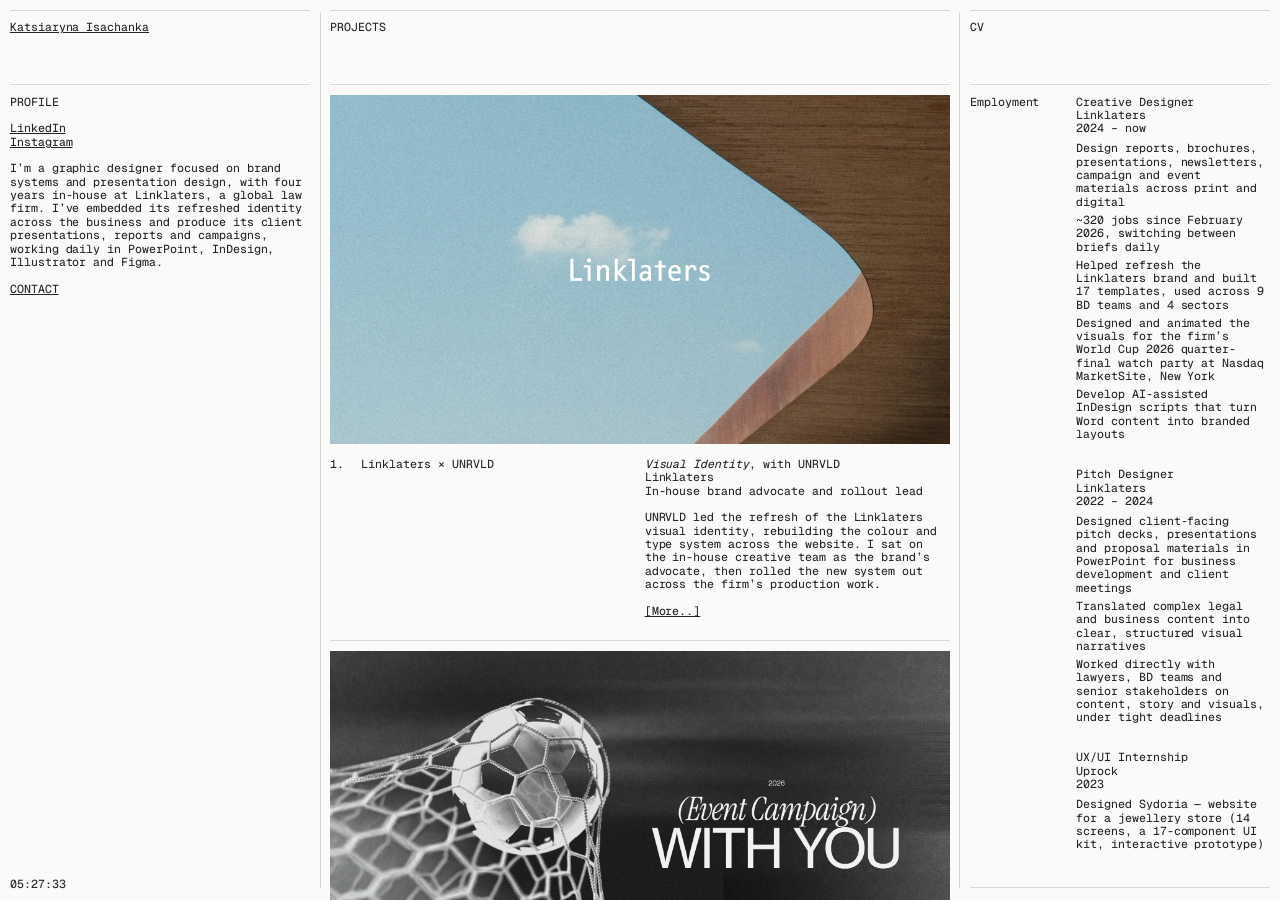
==== commit 47714109: "Remove the "Off the clock" line from the profile Co-Authored-By: Claude Opus 5.5 <noreply@anthropic." ====
--- a/index.html
+++ b/index.html
@@ -53,11 +53,6 @@
         presentations, reports and campaigns, working daily in PowerPoint, InDesign, Illustrator and Figma.
       </p>
 
-      <p>
-        Off the clock, you can find me buying flowers (I love making flower arrangements) or planning a new
-        adventure.
-      </p>
-
       <nav class="nav">
         <a class="mobile-only" href="#work" data-intro-mobile>PROJECTS</a>
         <a class="mobile-only" href="#cv" data-intro-mobile>CV</a>
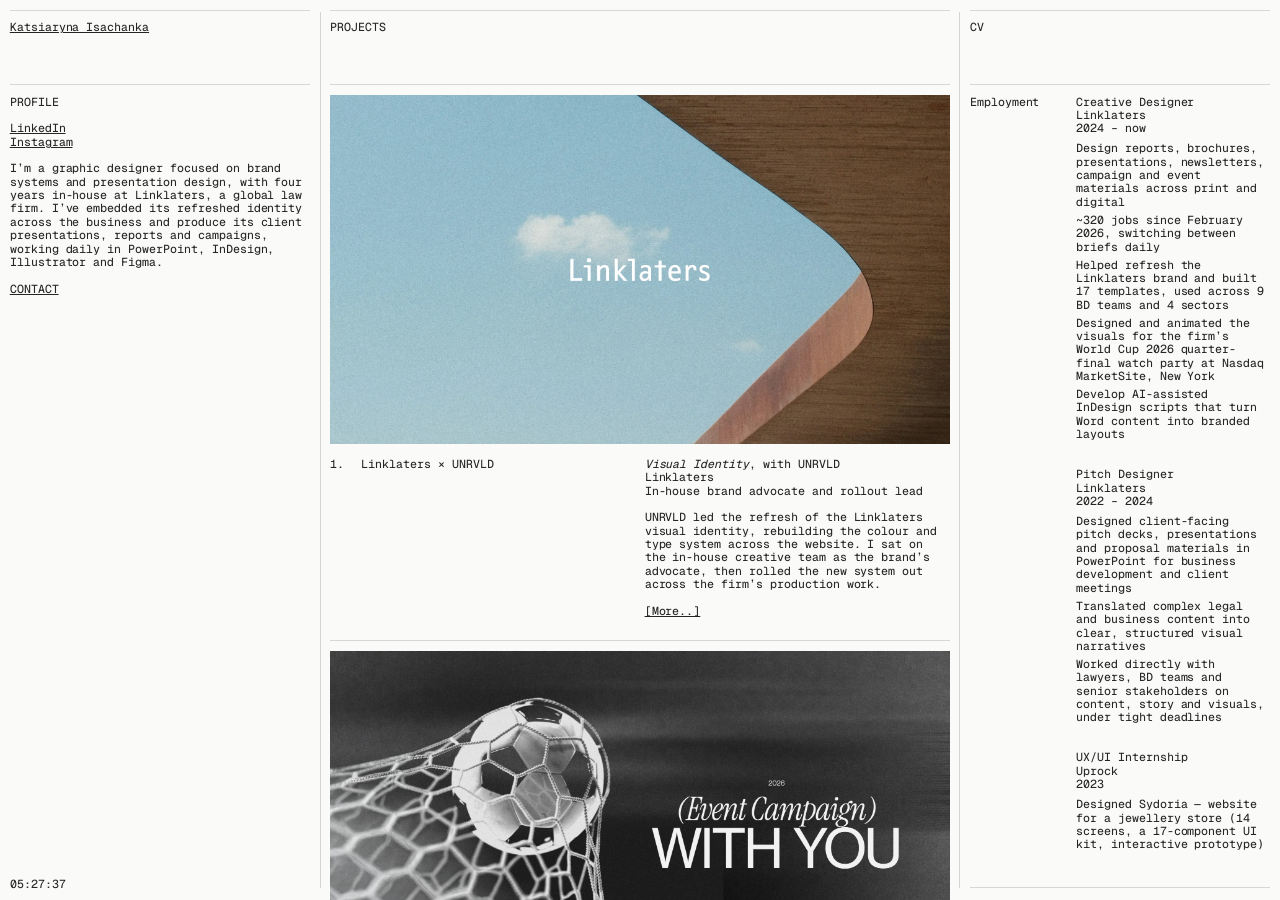
==== commit d6e39fe9: "Tools list, CONTACT in the intro, new With You stories Co-Authored-By: Claude Opus 5.5 <noreply@anth" ====
--- a/index.html
+++ b/index.html
@@ -56,7 +56,7 @@
       <nav class="nav">
         <a class="mobile-only" href="#work" data-intro-mobile>PROJECTS</a>
         <a class="mobile-only" href="#cv" data-intro-mobile>CV</a>
-        <a href="mailto:katsiaryna.isachanka@gmail.com">CONTACT</a>
+        <a href="mailto:katsiaryna.isachanka@gmail.com" data-intro data-intro-mobile data-intro-last>CONTACT</a>
       </nav>
 
       <time class="clock" aria-label="Local time"></time>
@@ -495,10 +495,10 @@
         </div>
 
         <div class="stories stories--4">
-          <img class="zoomable" src="images/with-you/story-phone-1.webp" alt="Story: With You, for the quarterfinals" loading="lazy">
-          <img class="zoomable" src="images/with-you/story-phone-2.webp" alt="Story: With You" loading="lazy">
-          <img class="zoomable" src="images/with-you/story-phone-3.webp" alt="Story: In the U.S. and globally" loading="lazy">
-          <img class="zoomable" src="images/with-you/story-phone-4.webp" alt="Story: Linklaters, ball in the net" loading="lazy">
+          <img class="zoomable" src="images/with-you/story-1.webp" alt="Story: With You, for the quarterfinals" loading="lazy">
+          <img class="zoomable" src="images/with-you/story-2.webp" alt="Story: With You" loading="lazy">
+          <img class="zoomable" src="images/with-you/story-3.webp" alt="Story: In the U.S. and globally" loading="lazy">
+          <img class="zoomable" src="images/with-you/story-4.webp" alt="Story: Linklaters, ball in the net" loading="lazy">
         </div>
 
         <hr>
@@ -518,7 +518,7 @@
         <!-- Closing mosaic: the campaign in one frame -->
         <div class="tiles">
           <figure class="mosaic-preview tile span-3" aria-label="Overview of the campaign">
-            <div class="mosaic-preview__grid" data-count="42" data-srcs="images/with-you/thumbs/event-screen-wall.webp,images/with-you/thumbs/col-photo-1.webp,images/with-you/thumbs/holding.webp,images/with-you/thumbs/event-lounge-sofa.webp,images/with-you/thumbs/bar-clean-2.webp,images/with-you/thumbs/story-phone-1.webp,images/with-you/thumbs/event-guests.webp,images/with-you/thumbs/nasdaq-tower.webp,images/with-you/thumbs/col-photo-3.webp,images/with-you/thumbs/event-merch.webp,images/with-you/thumbs/bar-clean-3.webp,images/with-you/thumbs/col-a-2.webp,images/with-you/thumbs/story-phone-3.webp,images/with-you/thumbs/event-goalkeeper.webp,images/with-you/thumbs/col-photo-4.webp,images/with-you/thumbs/photo-wall.webp,images/with-you/thumbs/event-lounge-columns.webp,images/with-you/thumbs/bar-clean-4.webp,images/with-you/thumbs/col-photo-2.webp,images/with-you/thumbs/feed-1.webp,images/with-you/thumbs/event-photo.webp,images/with-you/thumbs/event-lounge-screen.webp,images/with-you/thumbs/col-b-2.webp,images/with-you/thumbs/story-phone-4.webp,images/with-you/thumbs/col-a-4.webp,images/with-you/thumbs/bar-screens.webp,images/with-you/thumbs/col-photo-5.webp,images/with-you/thumbs/youtube.webp,images/with-you/thumbs/event-lounge-a.webp,images/with-you/thumbs/feed-2.webp,images/with-you/thumbs/banner.webp,images/with-you/thumbs/col-a-3.webp,images/with-you/thumbs/event-lounge-b.webp,images/with-you/thumbs/feed-3.webp,images/with-you/thumbs/story-phone-2.webp,images/with-you/thumbs/bar-clean-1.webp,images/with-you/thumbs/col-b-3.webp,images/with-you/thumbs/motion-cycle-poster.webp,images/with-you/thumbs/col-b-4.webp,images/with-you/thumbs/col-a-1.webp,images/with-you/thumbs/bar-clean-5.webp,images/with-you/thumbs/col-b-1.webp"></div>
+            <div class="mosaic-preview__grid" data-count="42" data-srcs="images/with-you/thumbs/event-screen-wall.webp,images/with-you/thumbs/col-photo-1.webp,images/with-you/thumbs/holding.webp,images/with-you/thumbs/event-lounge-sofa.webp,images/with-you/thumbs/bar-clean-2.webp,images/with-you/thumbs/story-1.webp,images/with-you/thumbs/event-guests.webp,images/with-you/thumbs/nasdaq-tower.webp,images/with-you/thumbs/col-photo-3.webp,images/with-you/thumbs/event-merch.webp,images/with-you/thumbs/bar-clean-3.webp,images/with-you/thumbs/col-a-2.webp,images/with-you/thumbs/story-3.webp,images/with-you/thumbs/event-goalkeeper.webp,images/with-you/thumbs/col-photo-4.webp,images/with-you/thumbs/photo-wall.webp,images/with-you/thumbs/event-lounge-columns.webp,images/with-you/thumbs/bar-clean-4.webp,images/with-you/thumbs/col-photo-2.webp,images/with-you/thumbs/feed-1.webp,images/with-you/thumbs/event-photo.webp,images/with-you/thumbs/event-lounge-screen.webp,images/with-you/thumbs/col-b-2.webp,images/with-you/thumbs/story-4.webp,images/with-you/thumbs/col-a-4.webp,images/with-you/thumbs/bar-screens.webp,images/with-you/thumbs/col-photo-5.webp,images/with-you/thumbs/youtube.webp,images/with-you/thumbs/event-lounge-a.webp,images/with-you/thumbs/feed-2.webp,images/with-you/thumbs/banner.webp,images/with-you/thumbs/col-a-3.webp,images/with-you/thumbs/event-lounge-b.webp,images/with-you/thumbs/feed-3.webp,images/with-you/thumbs/story-2.webp,images/with-you/thumbs/bar-clean-1.webp,images/with-you/thumbs/col-b-3.webp,images/with-you/thumbs/motion-cycle-poster.webp,images/with-you/thumbs/col-b-4.webp,images/with-you/thumbs/col-a-1.webp,images/with-you/thumbs/bar-clean-5.webp,images/with-you/thumbs/col-b-1.webp"></div>
           </figure>
         </div>
 
@@ -796,11 +796,13 @@
           <p>
             InDesign<br>
             Illustrator<br>
+            Photoshop<br>
             Figma<br>
+            XD<br>
             PowerPoint<br>
+            Procreate<br>
             Flora<br>
             Claude<br>
-            Midjourney<br>
           </p>
         </div>
       </div>
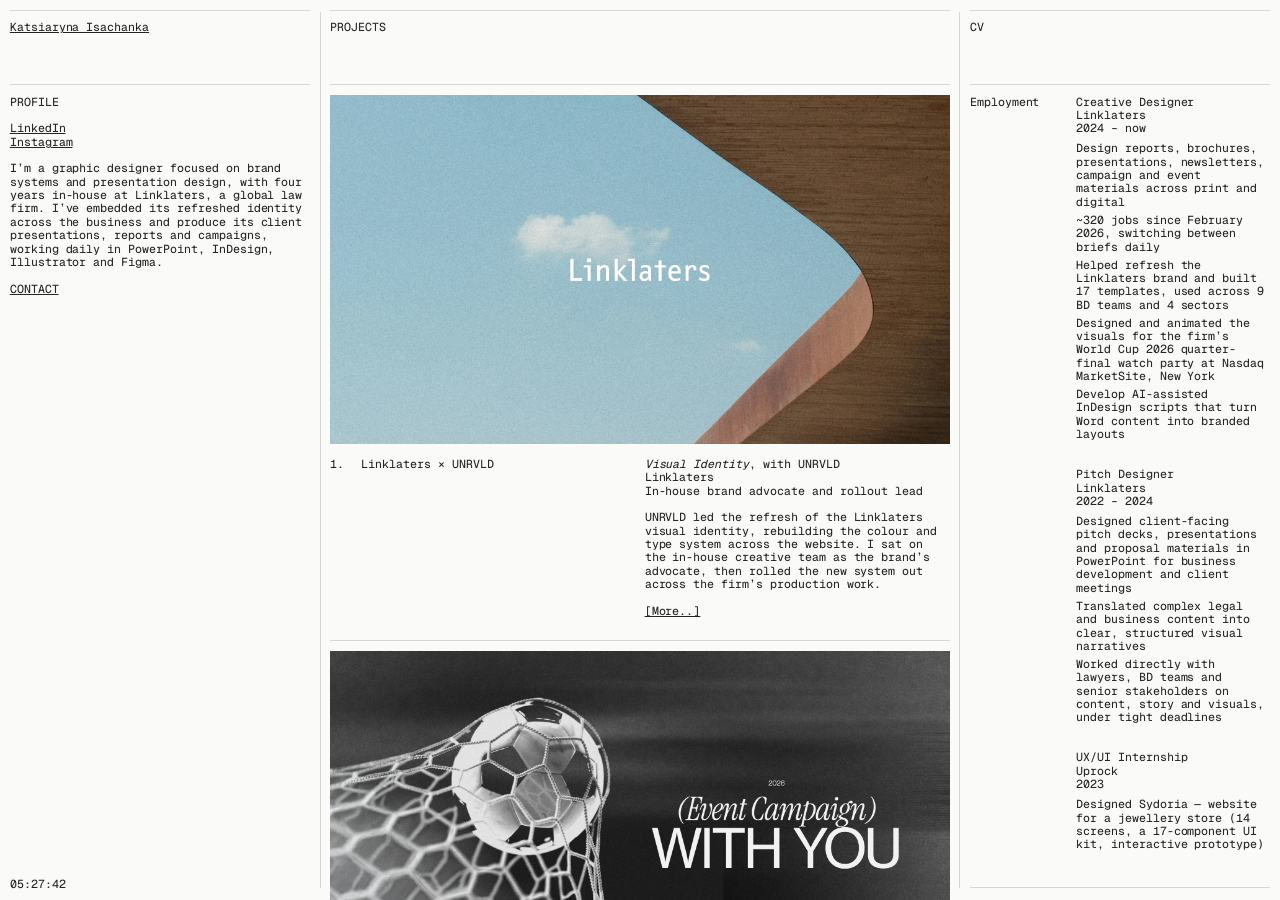
==== commit 40d9d618: "Linklaters case: note the AI-assisted InDesign templates Co-Authored-By: Claude Opus 5.5 <noreply@an" ====
--- a/index.html
+++ b/index.html
@@ -296,6 +296,9 @@
           <div class="muted">Documents</div>
           <div class="pp-text">
             <p>Brochures, flyers, decks and adverts built on the new templates.</p>
+            <p>The InDesign templates are automated: AI-assisted scripts I built read raw Word content and lay it
+              out on the refreshed Linklaters brand, applying heading levels, paragraph styles, spacing and colour
+              from the system instead of by hand.</p>
           </div>
         </div>
 
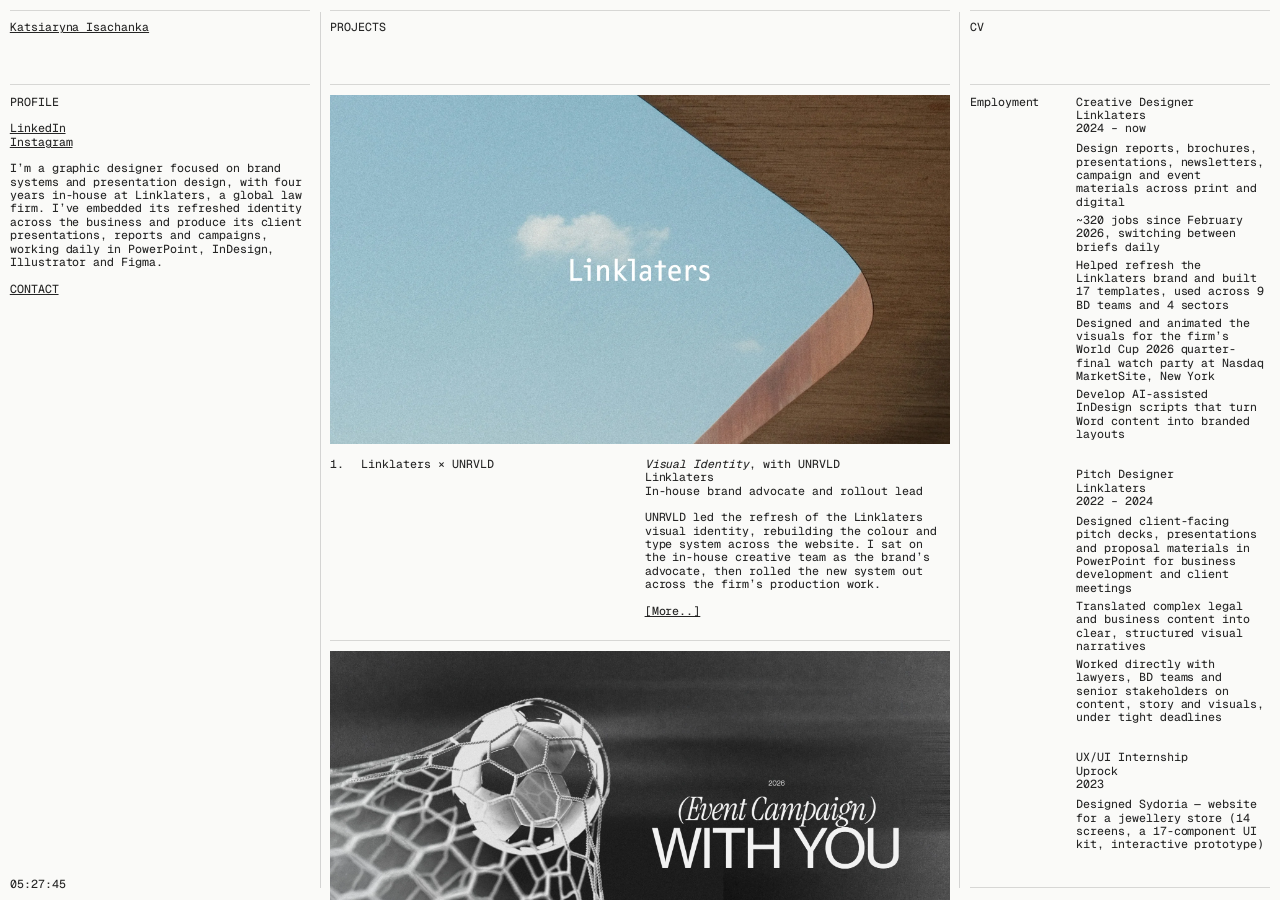
==== commit cdc9066d: "With You venue photos, intro without CONTACT, flush AI paragraph Co-Authored-By: Claude Opus 5.5 <no" ====
--- a/index.html
+++ b/index.html
@@ -56,7 +56,7 @@
       <nav class="nav">
         <a class="mobile-only" href="#work" data-intro-mobile>PROJECTS</a>
         <a class="mobile-only" href="#cv" data-intro-mobile>CV</a>
-        <a href="mailto:katsiaryna.isachanka@gmail.com" data-intro data-intro-mobile data-intro-last>CONTACT</a>
+        <a href="mailto:katsiaryna.isachanka@gmail.com">CONTACT</a>
       </nav>
 
       <time class="clock" aria-label="Local time"></time>
@@ -296,7 +296,7 @@
           <div class="muted">Documents</div>
           <div class="pp-text">
             <p>Brochures, flyers, decks and adverts built on the new templates.</p>
-            <p>The InDesign templates are automated: AI-assisted scripts I built read raw Word content and lay it
+            <p class="no-indent">The InDesign templates are automated: AI-assisted scripts I built read raw Word content and lay it
               out on the refreshed Linklaters brand, applying heading levels, paragraph styles, spacing and colour
               from the system instead of by hand.</p>
           </div>
@@ -495,6 +495,16 @@
           <img class="zoomable sw" style="--i:2" src="images/with-you/bar-clean-3.webp" alt="Bar screen 3" loading="lazy" width="702" height="1250">
           <img class="zoomable sw" style="--i:3" src="images/with-you/bar-clean-4.webp" alt="Bar screen 4" loading="lazy" width="702" height="1250">
           <img class="zoomable sw" style="--i:4" src="images/with-you/bar-clean-5.webp" alt="Bar screen 5" loading="lazy" width="702" height="1250">
+        </div>
+
+        <!-- The venue on the night: lounge columns and the main screen -->
+        <div class="duo">
+          <figure class="tile">
+            <img class="zoomable" src="images/with-you/venue-lounge.webp" alt="The lounge at Nasdaq with With You on the column screens" loading="lazy" width="2000" height="1342">
+          </figure>
+          <figure class="tile">
+            <img class="zoomable" src="images/with-you/venue-screen.webp" alt="Main screen: With You, for the quarterfinals" loading="lazy" width="2000" height="1333">
+          </figure>
         </div>
 
         <div class="stories stories--4">
--- a/styles.css
+++ b/styles.css
@@ -196,6 +196,7 @@
 }
 .pp-text p { margin: 0; }
 .pp-text p + p { text-indent: 4ch; }
+.pp-text p.no-indent { text-indent: 0; }   /* starts flush under the paragraph above */
 
 .pp-label { margin-top: calc(var(--line) * 3); }
 
@@ -972,14 +973,16 @@
 .phones--2 { grid-template-columns: repeat(2, minmax(0, 1fr)); width: 66.6%; margin-inline: auto; }
 .phones--2 .scroller { width: 72%; margin: 0 auto; }
 
-/* Two posters side by side at the top of the case */
-.poster-pair {
+/* Two images side by side (Sydoria posters, With You venue photos) */
+.poster-pair,
+.duo {
   display: grid;
   grid-template-columns: repeat(2, minmax(0, 1fr));
   gap: 0.5rem;
   margin: calc(var(--line) * 2) 0;
 }
-.poster-pair img { display: block; width: 100%; height: auto; cursor: zoom-in; }
+.poster-pair img,
+.duo img { display: block; width: 100%; height: auto; cursor: zoom-in; }
 
 /* Wide (16:9) video tile */
 .video-tile--wide video { aspect-ratio: 16 / 9; }
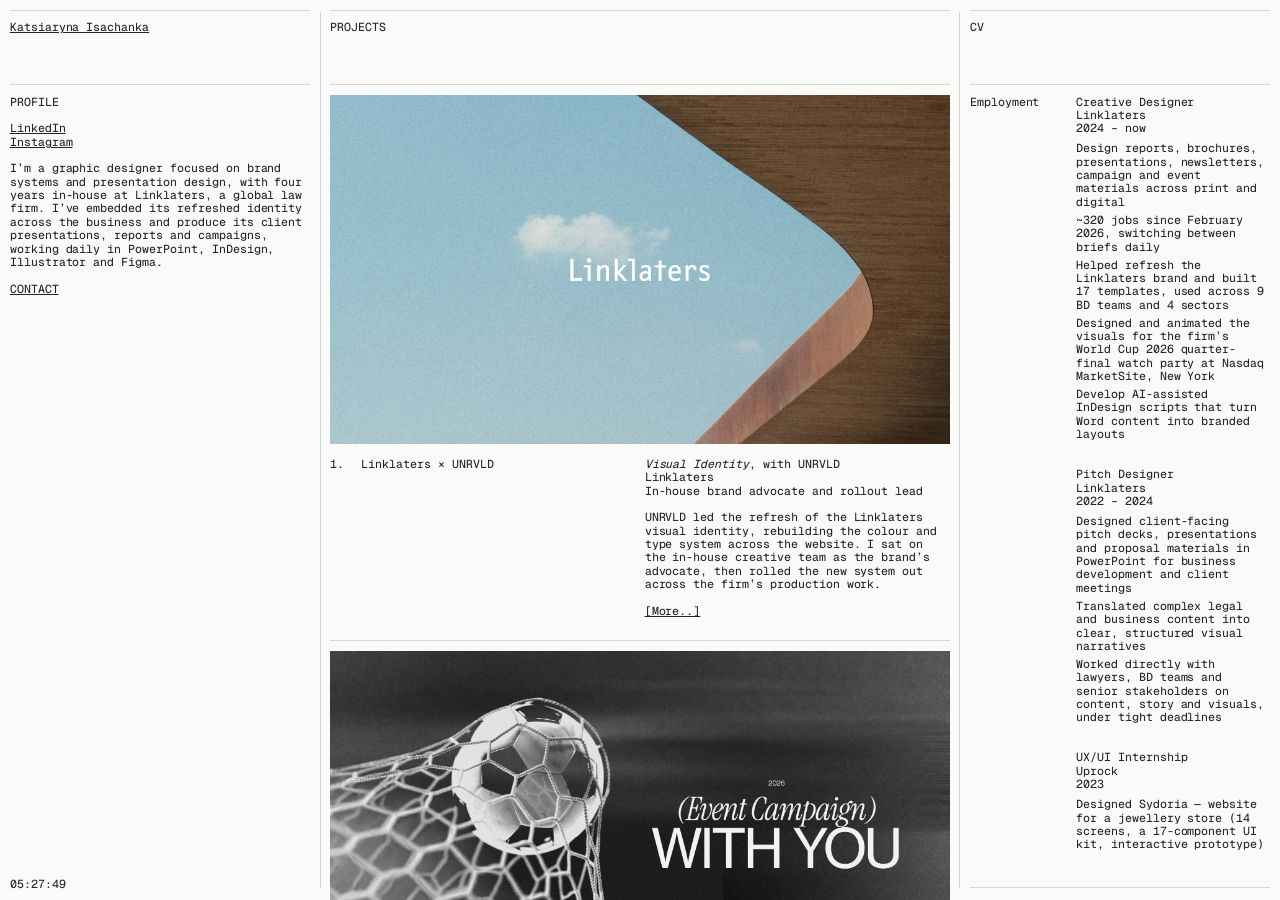
==== commit c36bdbfc: "CV tools: add Midjourney back Co-Authored-By: Claude Opus 5.5 <noreply@anthropic.com>" ====
--- a/index.html
+++ b/index.html
@@ -816,6 +816,7 @@
             Procreate<br>
             Flora<br>
             Claude<br>
+            Midjourney<br>
           </p>
         </div>
       </div>
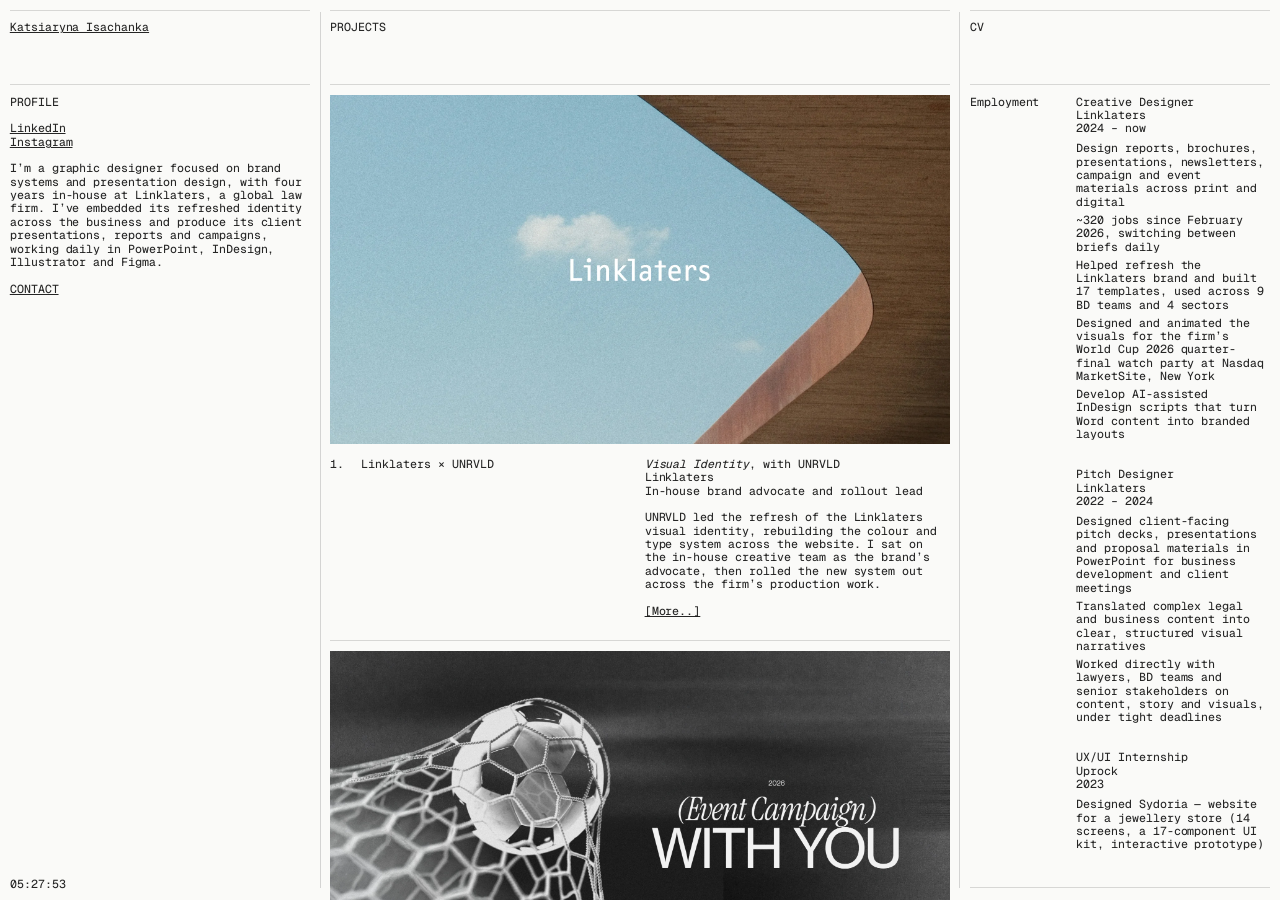
==== commit 1f3886ff: "Retitle to Graphic and Motion Designer; drop New Deal from With You outcomes Co-Authored-By: Claude " ====
--- a/index.html
+++ b/index.html
@@ -4,7 +4,7 @@
 <head>
   <meta charset="utf-8">
   <meta name="viewport" content="width=device-width, initial-scale=1">
-  <title>Katsiaryna Isachanka — Graphic Designer</title>
+  <title>Katsiaryna Isachanka — Graphic and Motion Designer</title>
   <meta name="description" content="Graphic designer focused on brand systems and presentation design.">
   <link rel="preconnect" href="https://fonts.googleapis.com">
   <link rel="preconnect" href="https://fonts.gstatic.com" crossorigin>
@@ -523,7 +523,6 @@
               <div class="outcome-row"><span class="outcome-num" data-count="152">152</span><span class="outcome-label">Clients</span></div>
               <div class="outcome-row"><span class="outcome-num" data-count="67" data-suffix="%">67%</span><span class="outcome-label">Strategic clients</span></div>
               <div class="outcome-row"><span class="outcome-num">PE fund</span><span class="outcome-label">New client</span></div>
-              <div class="outcome-row"><span class="outcome-num">Tech company</span><span class="outcome-label">New deal</span></div>
             </div>
           </div>
         </div>
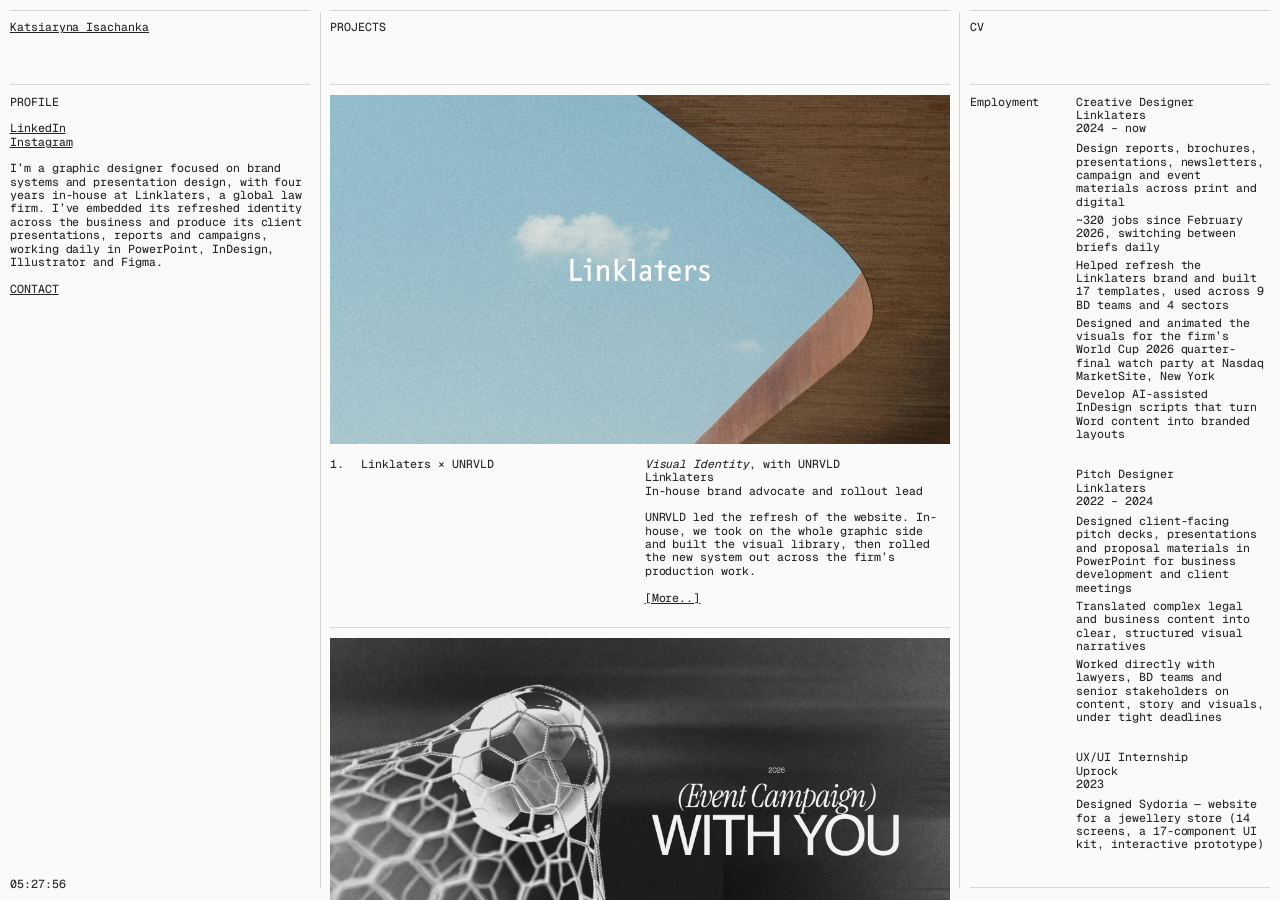
==== commit 6bcd8c84: "Add email/invitation work to the Linklaters case; trim motion - Add two emails at the start of the D" ====
--- a/index.html
+++ b/index.html
@@ -86,9 +86,8 @@
               Linklaters<br>
               In-house brand advocate and rollout lead<br>
               <br>
-              UNRVLD led the refresh of the Linklaters visual identity, rebuilding the colour and type system across the
-              website. I sat on the in-house creative team as the brand’s advocate, then rolled the new system out
-              across the firm’s production work.<br>
+              UNRVLD led the refresh of the website. In-house, we took on the whole graphic side and built the visual
+              library, then rolled the new system out across the firm’s production work.<br>
               <br>
               <a href="#/linklaters-unrvld">[More..]</a>
             </div>
@@ -108,6 +107,7 @@
             </div>
             <div>
               <i>(Event Campaign)</i><br>
+              Motion, social, screens<br>
               Linklaters<br>
               2026<br>
               <br>
@@ -145,6 +145,7 @@
 
         <hr>
       </div>
+
 
       <!-- ---------- Project pages ----------
            Each page opens in place of the list when its [More..] link is clicked.
@@ -275,7 +276,7 @@
 
           <!-- Small square tile: the Linklaters logo animation on brand plum -->
           <figure class="frame frame--logo tile span-1" aria-label="Linklaters logo animation on plum">
-            <video src="images/linklaters-unrvld/logo-motion.mp4?v=2" poster="images/linklaters-unrvld/logo-motion-poster.webp?v=2"
+            <video src="images/linklaters-unrvld/logo-motion.mp4?v=3" poster="images/linklaters-unrvld/logo-motion-poster.webp?v=2"
               muted loop playsinline preload="none"></video>
           </figure>
 
@@ -295,7 +296,7 @@
         <div class="pp-info">
           <div class="muted">Documents</div>
           <div class="pp-text">
-            <p>Brochures, flyers, decks and adverts built on the new templates.</p>
+            <p>Emails, brochures, flyers, decks and adverts built on the new templates.</p>
             <p class="no-indent">The InDesign templates are automated: AI-assisted scripts I built read raw Word content and lay it
               out on the refreshed Linklaters brand, applying heading levels, paragraph styles, spacing and colour
               from the system instead of by hand.</p>
@@ -307,6 +308,23 @@
              Card images: docs/<name>/sm/NN.webp (light), full screen: docs/<name>/NN.webp.
              Placeholders (.doc-ph) are waiting for the exported pages. -->
         <div class="tiles">
+          <!-- Emails: CRM / event comms, hand-coded HTML/CSS, responsive (tested in Outlook) -->
+          <figure class="doc tile span-1" aria-label="Public Law event email invitation, scrolling">
+            <div class="scroller" style="--ratio: 5 / 7; border-radius: 3px;">
+              <img src="emails/assets/invite-tall.webp" alt="Public Law event email invitation, responsive HTML and CSS" loading="lazy">
+            </div>
+            <figcaption>Public Law event invitation<span class="muted">Responsive HTML/CSS · <a href="emails/public-law-invite.html" target="_blank" rel="noopener">Open live email&nbsp;→</a></span></figcaption>
+          </figure>
+
+          <figure class="doc tile span-2" aria-label="Mid-Autumn Festival greeting, animated">
+            <div style="aspect-ratio: 858 / 480; border-radius: 3px; overflow: hidden; background: var(--bg);">
+              <video src="emails/assets/greeting.mp4" poster="emails/assets/greeting-poster.webp"
+                     muted loop playsinline preload="none"
+                     style="width: 100%; height: 100%; object-fit: cover; display: block;"></video>
+            </div>
+            <figcaption>Mid-Autumn greeting<span class="muted">Animated client card</span></figcaption>
+          </figure>
+
           <figure class="doc tile span-1" style="--ratio: 2480 / 3508" aria-label="Our Global Infrastructure Expertise brochure">
             <div class="doc__stage" data-slideshow>
               <img class="slide" src="images/linklaters-unrvld/docs/global-infra/sm/01.webp" data-full="images/linklaters-unrvld/docs/global-infra/01.webp" alt="Our Global Infrastructure Expertise, page 1" loading="lazy">
@@ -571,8 +589,9 @@
         <div class="pp-info">
           <div class="muted">My role</div>
           <div class="pp-text">
-            <p>UX/UI design, from competitive analysis and wireframes to the final concept, responsive design, UI kit
-              and interactive prototype. Three weeks, mentored by a senior designer at Uprock Studio.</p>
+            <p>UX/UI design, from competitive analysis and wireframes to the final concept, responsive design, UI kit,
+              product motion (After Effects and AI) and interactive prototype. Three weeks, mentored by a senior
+              designer at Uprock Studio.</p>
           </div>
         </div>
 
@@ -683,7 +702,7 @@
           <div>
             <div class="outcome-rows" data-reveal>
               <div class="outcome-row"><span class="outcome-num" data-count="3">3</span><span class="outcome-label">Weeks</span></div>
-              <div class="outcome-row"><span class="outcome-num" data-count="16">16</span><span class="outcome-label">Responsive screens</span></div>
+              <div class="outcome-row"><span class="outcome-num" data-count="14">14</span><span class="outcome-label">Responsive screens</span></div>
               <div class="outcome-row"><span class="outcome-num">UI kit</span><span class="outcome-label">17 UI components · 2 fonts · 1 main colour</span></div>
               <div class="outcome-row"><span class="outcome-num">Prototype</span><span class="outcome-label">Interactive</span></div>
             </div>
@@ -809,6 +828,7 @@
             InDesign<br>
             Illustrator<br>
             Photoshop<br>
+            After Effects<br>
             Figma<br>
             XD<br>
             PowerPoint<br>
--- a/styles.css
+++ b/styles.css
@@ -1104,3 +1104,70 @@
   background: currentColor;
 }
 .cat3d + figcaption { margin-top: 0.35rem; }
+
+/* ==================================================================
+   MOTION STRIP: surfaced at the top of the projects column so motion
+   reads in the first scan. Each tile opens its case study.
+================================================================== */
+.motion { margin-bottom: var(--line); }
+.motion__head {
+  display: flex;
+  justify-content: space-between;
+  align-items: baseline;
+  gap: var(--gutter);
+  margin-bottom: 0.6rem;
+}
+.motion__row {
+  display: grid;
+  grid-template-columns: repeat(3, minmax(0, 1fr));
+  gap: 0.5rem;
+}
+.motion__item { margin: 0; min-width: 0; }
+.motion__item a { display: block; text-decoration: none; border-radius: 3px; overflow: hidden; }
+.motion__item a:hover { opacity: 1; }
+.motion__item video {
+  display: block;
+  width: 100%;
+  aspect-ratio: 4 / 5;
+  object-fit: cover;
+  background: #111;
+  border-radius: 3px;
+  transition: opacity 0.3s ease;
+}
+.motion__item a:hover video { opacity: 0.85; }
+.motion__item figcaption {
+  display: flex;
+  justify-content: space-between;
+  gap: 0.5rem;
+  margin-top: 0.3rem;
+}
+
+/* ==================================================================
+   AI SECTION (DRAFT — fill with real artefacts before sending)
+================================================================== */
+.ai-section { margin-top: var(--line); }
+.ai-draft {
+  display: inline-block;
+  margin-bottom: 0.6rem;
+  padding: 0.1rem 0.5rem;
+  border: 1px solid var(--muted);
+  border-radius: 999px;
+  color: var(--muted);
+  font-size: 0.8rem;
+  text-transform: uppercase;
+  letter-spacing: 0.04em;
+}
+.ai-ph {
+  display: grid;
+  place-items: center;
+  text-align: center;
+  padding: 10%;
+  aspect-ratio: var(--ratio, 4 / 3);
+  background: var(--placeholder);
+  color: var(--muted);
+  border: 1px dashed var(--muted);
+  border-radius: 3px;
+  font-size: max(10px, 1.1rem);
+  line-height: 1.3;
+}
+.ai-ph small { display: block; margin-top: 0.4rem; font-size: 0.8em; opacity: 0.8; }
